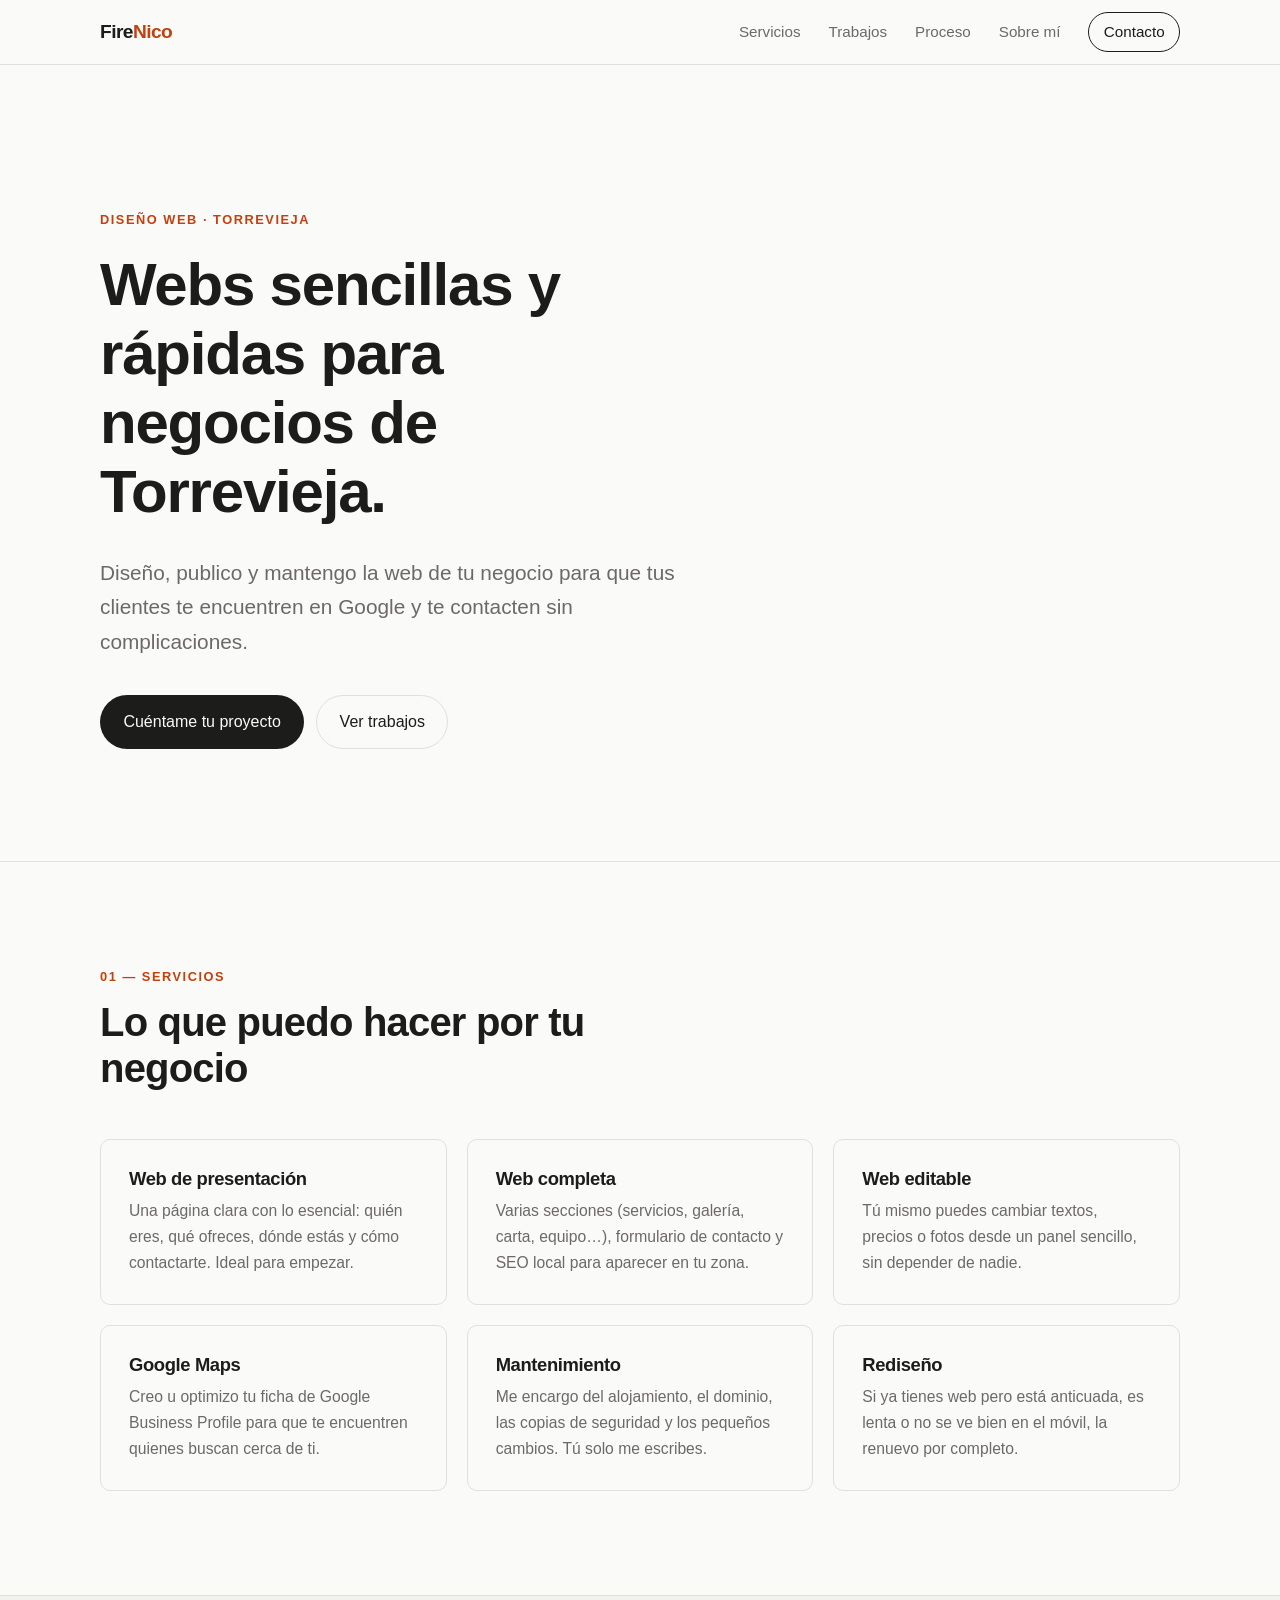
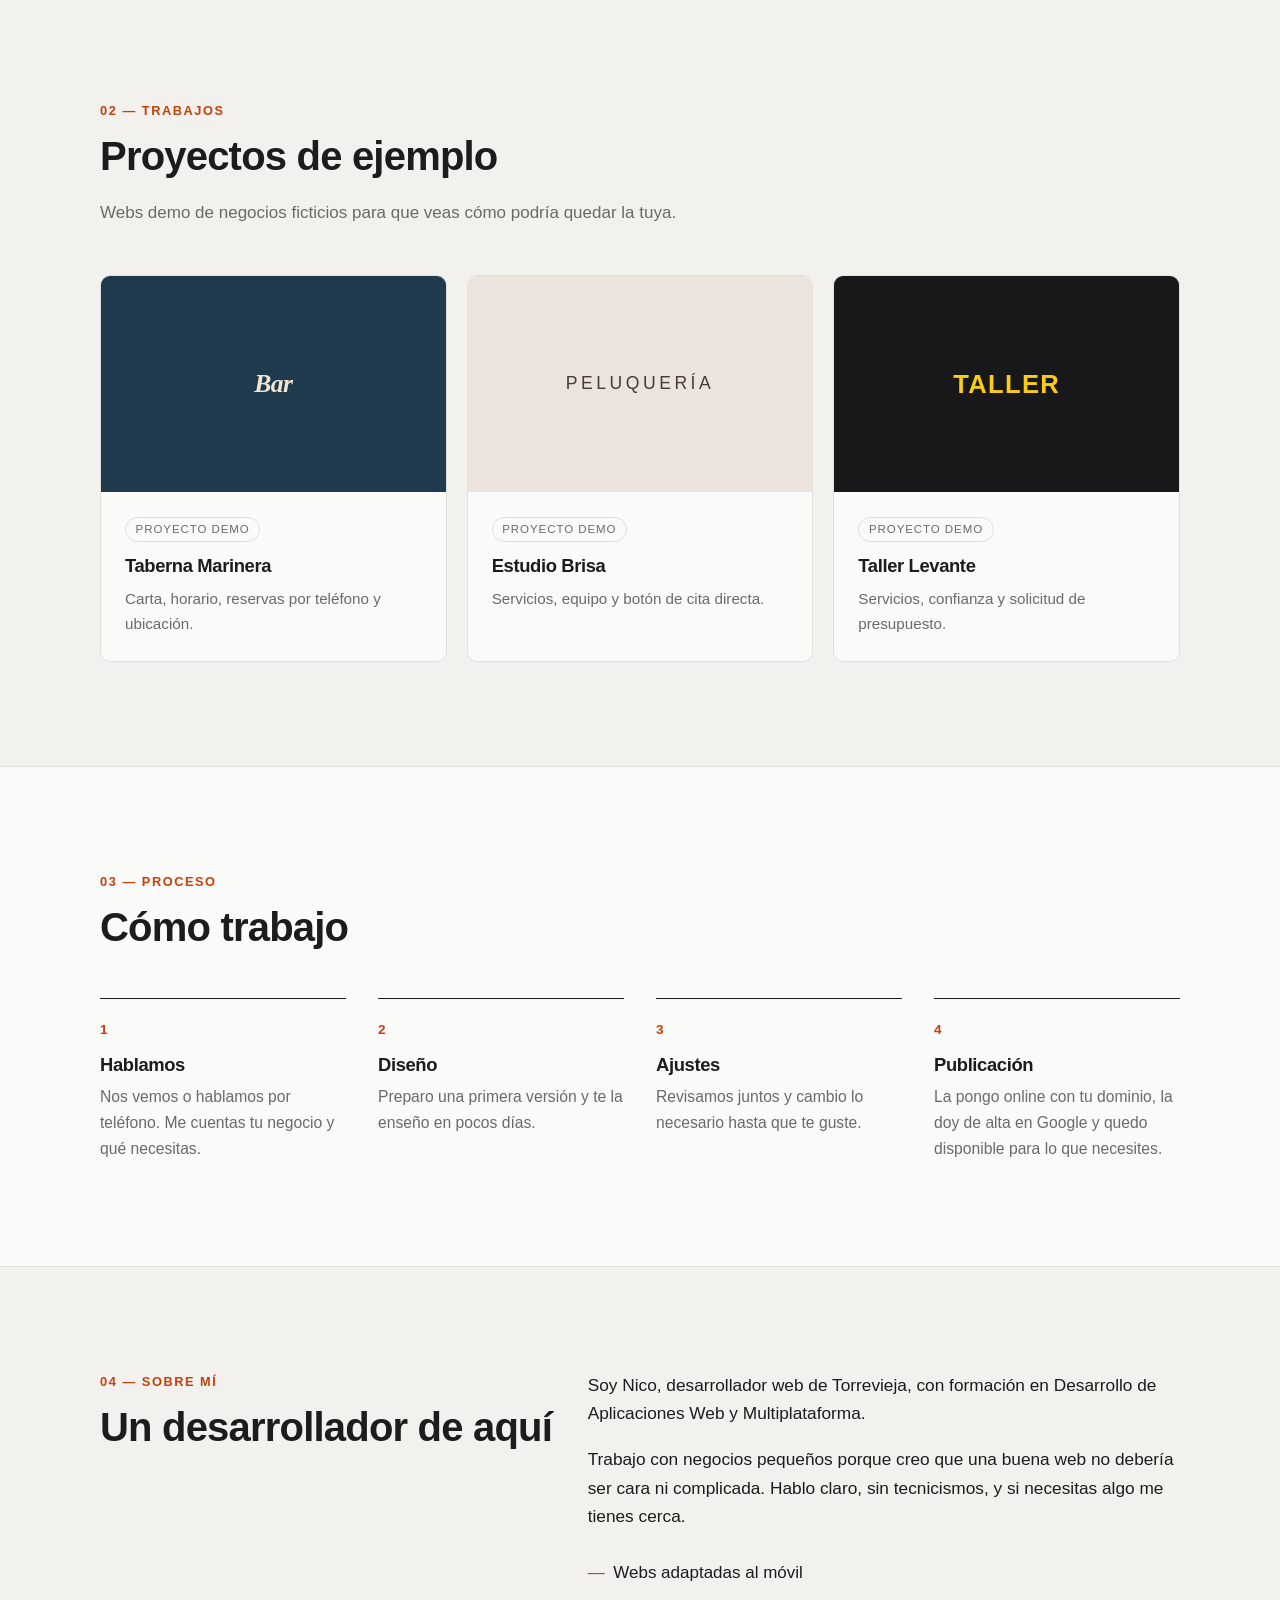
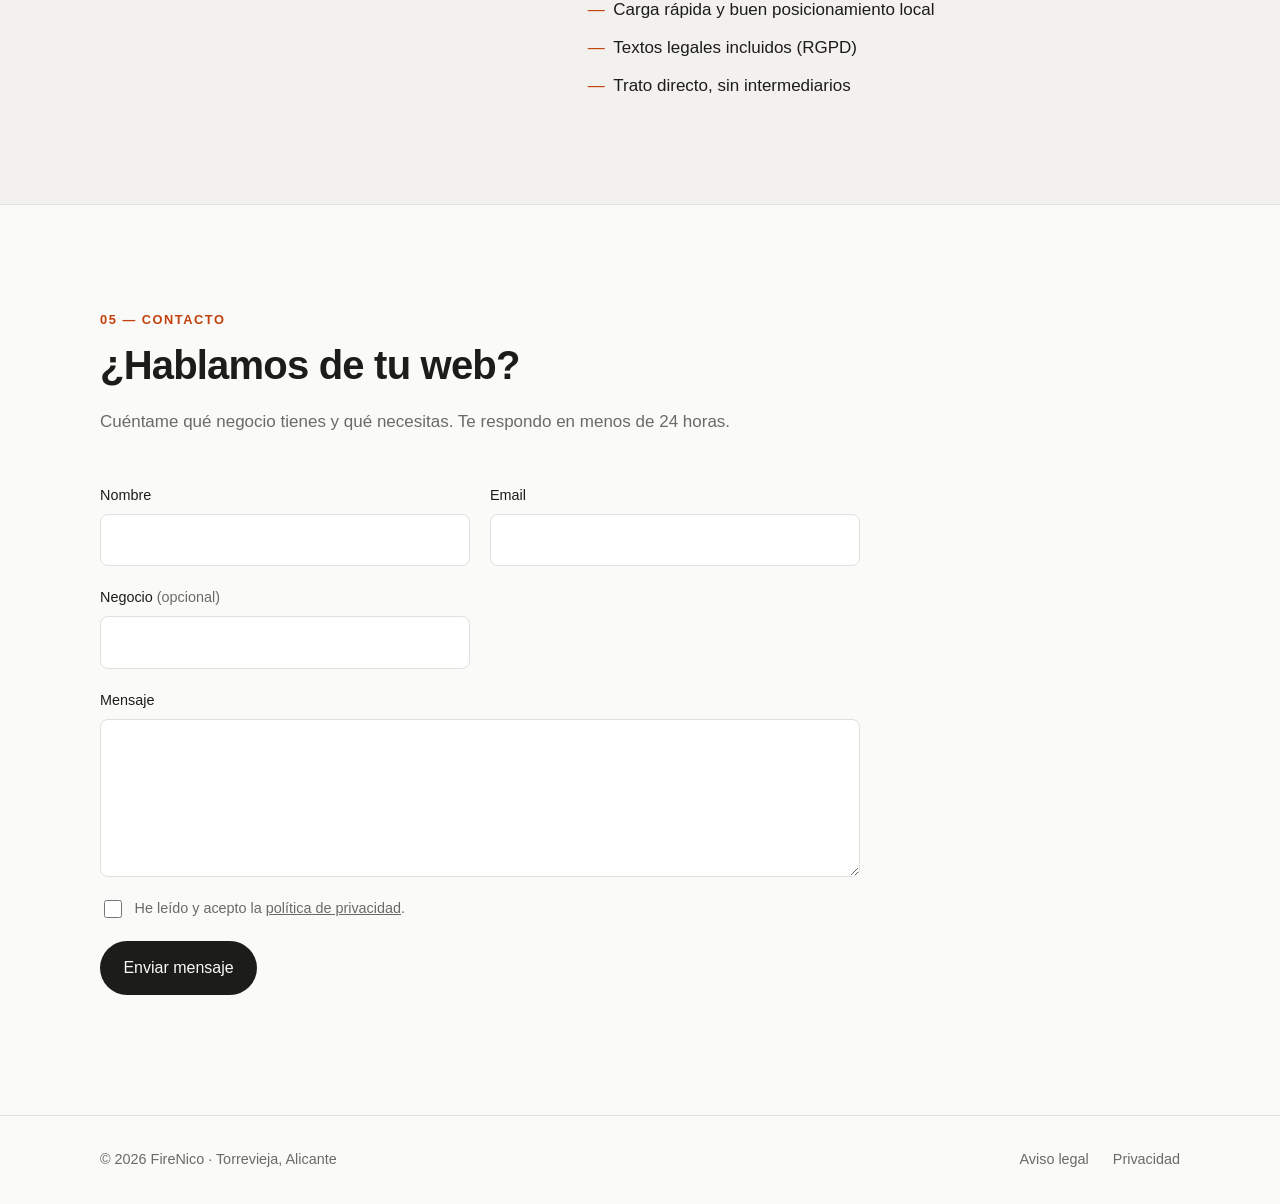
==== index.html @ e8dfed05 "Primera versión del portfolio" ====
<!DOCTYPE html>
<html lang="es">
<head>
  <meta charset="UTF-8">
  <meta name="viewport" content="width=device-width, initial-scale=1">
  <title>FireNico · Diseño web para negocios en Torrevieja</title>
  <meta name="description" content="Webs rápidas, claras y bien posicionadas para comercios y negocios locales de Torrevieja y la Vega Baja. Diseño, publicación y mantenimiento.">
  <!-- TODO: cambia https://firenico.es por tu dominio real cuando lo tengas -->
  <link rel="canonical" href="https://firenico.es/">
  <meta property="og:type" content="website">
  <meta property="og:title" content="FireNico · Diseño web para negocios en Torrevieja">
  <meta property="og:description" content="Webs rápidas y sencillas para negocios locales de Torrevieja.">
  <meta property="og:url" content="https://firenico.es/">
  <meta property="og:locale" content="es_ES">
  <meta name="theme-color" content="#fafaf9">
  <link rel="icon" href="favicon.svg" type="image/svg+xml">
  <link rel="stylesheet" href="css/styles.css">

  <script type="application/ld+json">
  {
    "@context": "https://schema.org",
    "@type": "ProfessionalService",
    "name": "FireNico",
    "description": "Diseño y desarrollo web para negocios locales.",
    "url": "https://firenico.es/",
    "areaServed": ["Torrevieja", "Orihuela Costa", "Guardamar del Segura", "Vega Baja del Segura"],
    "address": {
      "@type": "PostalAddress",
      "addressLocality": "Torrevieja",
      "addressRegion": "Alicante",
      "addressCountry": "ES"
    }
  }
  </script>
</head>
<body>
  <a class="skip-link" href="#main">Saltar al contenido</a>

  <header class="site-header">
    <div class="container header-inner">
      <a href="#" class="logo" aria-label="FireNico, inicio">Fire<span>Nico</span></a>
      <button class="nav-toggle" aria-expanded="false" aria-controls="nav" aria-label="Abrir menú">
        <span></span><span></span>
      </button>
      <nav id="nav" class="nav">
        <a href="#servicios">Servicios</a>
        <a href="#trabajos">Trabajos</a>
        <a href="#proceso">Proceso</a>
        <a href="#sobre-mi">Sobre mí</a>
        <a href="#contacto" class="nav-cta">Contacto</a>
      </nav>
    </div>
  </header>

  <main id="main">
    <!-- PORTADA -->
    <section class="hero">
      <div class="container">
        <p class="eyebrow">Diseño web · Torrevieja</p>
        <h1>Webs sencillas y rápidas para negocios de Torrevieja.</h1>
        <p class="lead">Diseño, publico y mantengo la web de tu negocio para que tus clientes te encuentren en Google y te contacten sin complicaciones.</p>
        <div class="hero-actions">
          <a href="#contacto" class="btn btn-primary">Cuéntame tu proyecto</a>
          <a href="#trabajos" class="btn btn-ghost">Ver trabajos</a>
        </div>
      </div>
    </section>

    <!-- SERVICIOS -->
    <section id="servicios" class="section">
      <div class="container">
        <header class="section-head">
          <p class="eyebrow">01 — Servicios</p>
          <h2>Lo que puedo hacer por tu negocio</h2>
        </header>
        <div class="grid grid-3">
          <article class="card">
            <h3>Web de presentación</h3>
            <p>Una página clara con lo esencial: quién eres, qué ofreces, dónde estás y cómo contactarte. Ideal para empezar.</p>
          </article>
          <article class="card">
            <h3>Web completa</h3>
            <p>Varias secciones (servicios, galería, carta, equipo…), formulario de contacto y SEO local para aparecer en tu zona.</p>
          </article>
          <article class="card">
            <h3>Web editable</h3>
            <p>Tú mismo puedes cambiar textos, precios o fotos desde un panel sencillo, sin depender de nadie.</p>
          </article>
          <article class="card">
            <h3>Google Maps</h3>
            <p>Creo u optimizo tu ficha de Google Business Profile para que te encuentren quienes buscan cerca de ti.</p>
          </article>
          <article class="card">
            <h3>Mantenimiento</h3>
            <p>Me encargo del alojamiento, el dominio, las copias de seguridad y los pequeños cambios. Tú solo me escribes.</p>
          </article>
          <article class="card">
            <h3>Rediseño</h3>
            <p>Si ya tienes web pero está anticuada, es lenta o no se ve bien en el móvil, la renuevo por completo.</p>
          </article>
        </div>
      </div>
    </section>

    <!-- TRABAJOS -->
    <section id="trabajos" class="section section-alt">
      <div class="container">
        <header class="section-head">
          <p class="eyebrow">02 — Trabajos</p>
          <h2>Proyectos de ejemplo</h2>
          <p class="section-sub">Webs demo de negocios ficticios para que veas cómo podría quedar la tuya.</p>
        </header>
        <div class="grid grid-3">
          <a class="work" href="demos/bar/">
            <div class="work-thumb thumb-bar" aria-hidden="true"><span>Bar</span></div>
            <div class="work-body">
              <span class="tag">Proyecto demo</span>
              <h3>Taberna Marinera</h3>
              <p>Carta, horario, reservas por teléfono y ubicación.</p>
            </div>
          </a>
          <a class="work" href="demos/peluqueria/">
            <div class="work-thumb thumb-pelu" aria-hidden="true"><span>Peluquería</span></div>
            <div class="work-body">
              <span class="tag">Proyecto demo</span>
              <h3>Estudio Brisa</h3>
              <p>Servicios, equipo y botón de cita directa.</p>
            </div>
          </a>
          <a class="work" href="demos/taller/">
            <div class="work-thumb thumb-taller" aria-hidden="true"><span>Taller</span></div>
            <div class="work-body">
              <span class="tag">Proyecto demo</span>
              <h3>Taller Levante</h3>
              <p>Servicios, confianza y solicitud de presupuesto.</p>
            </div>
          </a>
        </div>
      </div>
    </section>

    <!-- PROCESO -->
    <section id="proceso" class="section">
      <div class="container">
        <header class="section-head">
          <p class="eyebrow">03 — Proceso</p>
          <h2>Cómo trabajo</h2>
        </header>
        <ol class="steps">
          <li>
            <span class="step-num">1</span>
            <h3>Hablamos</h3>
            <p>Nos vemos o hablamos por teléfono. Me cuentas tu negocio y qué necesitas.</p>
          </li>
          <li>
            <span class="step-num">2</span>
            <h3>Diseño</h3>
            <p>Preparo una primera versión y te la enseño en pocos días.</p>
          </li>
          <li>
            <span class="step-num">3</span>
            <h3>Ajustes</h3>
            <p>Revisamos juntos y cambio lo necesario hasta que te guste.</p>
          </li>
          <li>
            <span class="step-num">4</span>
            <h3>Publicación</h3>
            <p>La pongo online con tu dominio, la doy de alta en Google y quedo disponible para lo que necesites.</p>
          </li>
        </ol>
      </div>
    </section>

    <!-- SOBRE MÍ -->
    <section id="sobre-mi" class="section section-alt">
      <div class="container about">
        <header class="section-head">
          <p class="eyebrow">04 — Sobre mí</p>
          <h2>Un desarrollador de aquí</h2>
        </header>
        <div class="about-text">
          <p>Soy Nico, desarrollador web de Torrevieja, con formación en Desarrollo de Aplicaciones Web y Multiplataforma.</p>
          <p>Trabajo con negocios pequeños porque creo que una buena web no debería ser cara ni complicada. Hablo claro, sin tecnicismos, y si necesitas algo me tienes cerca.</p>
          <ul class="checks">
            <li>Webs adaptadas al móvil</li>
            <li>Carga rápida y buen posicionamiento local</li>
            <li>Textos legales incluidos (RGPD)</li>
            <li>Trato directo, sin intermediarios</li>
          </ul>
        </div>
      </div>
    </section>

    <!-- CONTACTO -->
    <section id="contacto" class="section">
      <div class="container contact">
        <header class="section-head">
          <p class="eyebrow">05 — Contacto</p>
          <h2>¿Hablamos de tu web?</h2>
          <p class="section-sub">Cuéntame qué negocio tienes y qué necesitas. Te respondo en menos de 24 horas.</p>
        </header>

        <!--
          TODO: crea una clave gratuita en https://web3forms.com con tu email
          y sustituye TU_ACCESS_KEY. Los mensajes te llegarán al correo.
        -->
        <form class="form" id="contact-form" action="https://api.web3forms.com/submit" method="POST">
          <input type="hidden" name="access_key" value="TU_ACCESS_KEY">
          <input type="hidden" name="subject" value="Nuevo mensaje desde firenico.es">
          <input type="checkbox" name="botcheck" class="hp" tabindex="-1" autocomplete="off" aria-hidden="true">

          <div class="field">
            <label for="nombre">Nombre</label>
            <input id="nombre" name="nombre" type="text" autocomplete="name" required>
          </div>
          <div class="field">
            <label for="email">Email</label>
            <input id="email" name="email" type="email" autocomplete="email" required>
          </div>
          <div class="field">
            <label for="negocio">Negocio <span class="opt">(opcional)</span></label>
            <input id="negocio" name="negocio" type="text">
          </div>
          <div class="field field-full">
            <label for="mensaje">Mensaje</label>
            <textarea id="mensaje" name="mensaje" rows="5" required></textarea>
          </div>
          <div class="field field-full check">
            <input id="privacidad" name="privacidad" type="checkbox" required>
            <label for="privacidad">He leído y acepto la <a href="privacidad.html">política de privacidad</a>.</label>
          </div>
          <div class="field-full">
            <button type="submit" class="btn btn-primary">Enviar mensaje</button>
            <p class="form-status" role="status" aria-live="polite"></p>
          </div>
        </form>
      </div>
    </section>
  </main>

  <footer class="site-footer">
    <div class="container footer-inner">
      <p>© <span id="year">2026</span> FireNico · Torrevieja, Alicante</p>
      <nav aria-label="Legal">
        <a href="aviso-legal.html">Aviso legal</a>
        <a href="privacidad.html">Privacidad</a>
      </nav>
    </div>
  </footer>

  <script src="js/main.js" defer></script>
  <!--
    TODO: cuando publiques en Cloudflare Pages, activa Web Analytics
    (Cloudflare > Analytics > Web Analytics). No usa cookies, así que
    no necesitas banner de cookies.
  -->
</body>
</html>
---- css/styles.css ----
/* ==========================================================================
   FireNico — estilos base
   Minimalista y sobrio. Sin fuentes externas (mejor rendimiento y RGPD).
   ========================================================================== */

:root {
  --bg: #fafaf9;
  --bg-alt: #f2f1ee;
  --text: #1c1c1a;
  --muted: #6b6a66;
  --line: #e2e0db;
  --accent: #c2410c;          /* toque "fire", usado con moderación */
  --accent-dark: #9a3412;
  --radius: 10px;
  --max: 1080px;
  --font: ui-sans-serif, -apple-system, "Segoe UI", Roboto, "Helvetica Neue", Arial, sans-serif;
}

*, *::before, *::after { box-sizing: border-box; }

html { scroll-behavior: smooth; scroll-padding-top: 72px; }

@media (prefers-reduced-motion: reduce) {
  html { scroll-behavior: auto; }
  * { transition: none !important; }
}

body {
  margin: 0;
  font-family: var(--font);
  font-size: 1.0625rem;
  line-height: 1.65;
  color: var(--text);
  background: var(--bg);
  -webkit-font-smoothing: antialiased;
}

img { max-width: 100%; display: block; }
a { color: inherit; }

h1, h2, h3 { line-height: 1.15; letter-spacing: -0.02em; margin: 0 0 .5em; font-weight: 600; }
h1 { font-size: clamp(2.25rem, 5.5vw, 3.75rem); max-width: 18ch; }
h2 { font-size: clamp(1.75rem, 3.5vw, 2.5rem); }
h3 { font-size: 1.15rem; }
p  { margin: 0 0 1em; }

.container { width: min(100% - 2.5rem, var(--max)); margin-inline: auto; }

.skip-link {
  position: absolute; left: -9999px; top: 0;
  background: var(--text); color: var(--bg); padding: .5rem 1rem; z-index: 100;
}
.skip-link:focus { left: 1rem; top: 1rem; }

:focus-visible { outline: 2px solid var(--accent); outline-offset: 3px; }

/* ---------- Cabecera ---------- */
.site-header {
  position: sticky; top: 0; z-index: 50;
  background: color-mix(in srgb, var(--bg) 88%, transparent);
  backdrop-filter: blur(8px);
  border-bottom: 1px solid var(--line);
}
.header-inner { display: flex; align-items: center; justify-content: space-between; height: 64px; }

.logo { font-weight: 700; font-size: 1.2rem; text-decoration: none; letter-spacing: -0.03em; }
.logo span { color: var(--accent); }

.nav { display: flex; gap: 1.75rem; align-items: center; }
.nav a { text-decoration: none; font-size: .95rem; color: var(--muted); transition: color .2s; }
.nav a:hover { color: var(--text); }
.nav .nav-cta { color: var(--text); border: 1px solid var(--text); padding: .4rem .9rem; border-radius: 999px; }
.nav .nav-cta:hover { background: var(--text); color: var(--bg); }

.nav-toggle { display: none; background: none; border: 0; padding: .5rem; cursor: pointer; }
.nav-toggle span { display: block; width: 22px; height: 2px; background: var(--text); margin: 5px 0; transition: transform .2s; }

@media (max-width: 760px) {
  .nav-toggle { display: block; }
  .nav {
    position: absolute; top: 64px; left: 0; right: 0;
    flex-direction: column; align-items: stretch; gap: 0;
    background: var(--bg); border-bottom: 1px solid var(--line);
    padding: .5rem 1.25rem 1.25rem;
    display: none;
  }
  .nav.open { display: flex; }
  .nav a { padding: .8rem 0; border-bottom: 1px solid var(--line); font-size: 1rem; }
  .nav .nav-cta { margin-top: 1rem; text-align: center; border-bottom: 1px solid var(--text); }
  .nav-toggle[aria-expanded="true"] span:first-child { transform: translateY(3.5px) rotate(45deg); }
  .nav-toggle[aria-expanded="true"] span:last-child  { transform: translateY(-3.5px) rotate(-45deg); }
}

/* ---------- Botones ---------- */
.btn {
  display: inline-block; text-decoration: none; font: inherit; font-size: 1rem; font-weight: 500;
  padding: .8rem 1.4rem; border-radius: 999px; border: 1px solid transparent; cursor: pointer;
  transition: background .2s, color .2s, border-color .2s;
}
.btn-primary { background: var(--text); color: var(--bg); }
.btn-primary:hover { background: var(--accent); }
.btn-ghost { border-color: var(--line); }
.btn-ghost:hover { border-color: var(--text); }

/* ---------- Portada ---------- */
.hero { padding: clamp(5rem, 14vw, 9rem) 0 clamp(4rem, 10vw, 7rem); }
.eyebrow {
  font-size: .8rem; text-transform: uppercase; letter-spacing: .12em;
  color: var(--accent); font-weight: 600; margin-bottom: 1.25rem;
}
.lead { font-size: clamp(1.1rem, 2vw, 1.3rem); color: var(--muted); max-width: 52ch; margin-bottom: 2.25rem; }
.hero-actions { display: flex; gap: .75rem; flex-wrap: wrap; }

/* ---------- Secciones ---------- */
.section { padding: clamp(4rem, 9vw, 6.5rem) 0; border-top: 1px solid var(--line); }
.section-alt { background: var(--bg-alt); }
.section-head { margin-bottom: 3rem; max-width: 640px; }
.section-head .eyebrow { margin-bottom: .75rem; }
.section-sub { color: var(--muted); }

.grid { display: grid; gap: 1.25rem; }
.grid-3 { grid-template-columns: repeat(auto-fit, minmax(260px, 1fr)); }

.card { padding: 1.75rem; border: 1px solid var(--line); border-radius: var(--radius); background: var(--bg); }
.card p { color: var(--muted); margin: 0; font-size: .98rem; }

/* ---------- Trabajos ---------- */
.work {
  text-decoration: none; border: 1px solid var(--line); border-radius: var(--radius);
  overflow: hidden; background: var(--bg); display: flex; flex-direction: column;
  transition: transform .25s, border-color .25s;
}
.work:hover { transform: translateY(-3px); border-color: var(--text); }
.work-thumb {
  aspect-ratio: 16 / 10; display: grid; place-items: center;
  font-size: 1.6rem; font-weight: 600; letter-spacing: -0.02em;
}
.thumb-bar    { background: #1f3a4d; color: #f1e6d2; font-family: Georgia, serif; font-style: italic; }
.thumb-pelu   { background: #ece4dc; color: #4a3b33; font-weight: 300; letter-spacing: .2em; text-transform: uppercase; font-size: 1.1rem; }
.thumb-taller { background: #18181b; color: #facc15; text-transform: uppercase; letter-spacing: .05em; font-weight: 800; }
.work-body { padding: 1.4rem 1.5rem 1.6rem; }
.work-body p { color: var(--muted); margin: 0; font-size: .95rem; }
.tag {
  display: inline-block; font-size: .72rem; text-transform: uppercase; letter-spacing: .08em;
  color: var(--muted); border: 1px solid var(--line); border-radius: 999px;
  padding: .15rem .6rem; margin-bottom: .8rem;
}

/* ---------- Proceso ---------- */
.steps {
  list-style: none; padding: 0; margin: 0;
  display: grid; gap: 2rem; grid-template-columns: repeat(auto-fit, minmax(210px, 1fr));
}
.steps li { border-top: 1px solid var(--text); padding-top: 1.25rem; }
.steps p { color: var(--muted); font-size: .98rem; margin: 0; }
.step-num { display: block; font-size: .85rem; color: var(--accent); font-weight: 600; margin-bottom: .75rem; }

/* ---------- Sobre mí ---------- */
.about { display: grid; gap: 2rem; grid-template-columns: 1fr; }
@media (min-width: 860px) { .about { grid-template-columns: 1fr 1.3fr; align-items: start; } }
.about-text p { font-size: 1.08rem; }
.checks { list-style: none; padding: 0; margin: 1.75rem 0 0; display: grid; gap: .6rem; }
.checks li { padding-left: 1.6rem; position: relative; }
.checks li::before { content: "—"; position: absolute; left: 0; color: var(--accent); }

/* ---------- Formulario ---------- */
.form { display: grid; gap: 1.25rem; grid-template-columns: 1fr 1fr; max-width: 760px; }
.field { display: flex; flex-direction: column; gap: .4rem; }
.field-full { grid-column: 1 / -1; }
@media (max-width: 600px) { .form { grid-template-columns: 1fr; } }
label { font-size: .9rem; font-weight: 500; }
.opt { color: var(--muted); font-weight: 400; }
input, textarea {
  font: inherit; font-size: 1rem; color: var(--text);
  padding: .75rem .9rem; border: 1px solid var(--line); border-radius: 8px; background: #fff;
  transition: border-color .2s;
}
input:focus, textarea:focus { outline: none; border-color: var(--text); }
textarea { resize: vertical; }
.check { flex-direction: row; align-items: flex-start; gap: .6rem; }
.check input { width: 18px; height: 18px; margin-top: .2rem; accent-color: var(--text); }
.check label { font-weight: 400; color: var(--muted); }
.hp { display: none; }
.form-status { margin: 1rem 0 0; font-size: .95rem; }
.form-status.ok { color: #15803d; }
.form-status.err { color: #b91c1c; }

/* ---------- Pie ---------- */
.site-footer { border-top: 1px solid var(--line); padding: 2rem 0; font-size: .9rem; color: var(--muted); }
.footer-inner { display: flex; justify-content: space-between; flex-wrap: wrap; gap: 1rem; }
.footer-inner p { margin: 0; }
.footer-inner nav { display: flex; gap: 1.5rem; }
.footer-inner a { text-decoration: none; }
.footer-inner a:hover { color: var(--text); }

/* ---------- Páginas legales ---------- */
.legal { padding: 4rem 0 5rem; max-width: 720px; }
.legal h1 { font-size: clamp(2rem, 4vw, 2.75rem); margin-bottom: 2rem; }
.legal h2 { font-size: 1.25rem; margin-top: 2.5rem; }
.legal p, .legal li { color: #3f3e3a; }
.legal .note {
  background: #fff7ed; border: 1px solid #fed7aa; border-radius: 8px;
  padding: 1rem 1.25rem; font-size: .92rem; color: #7c2d12;
}

.back-link { text-decoration: none; font-size: .95rem; color: var(--muted); }
.back-link:hover { color: var(--text); }
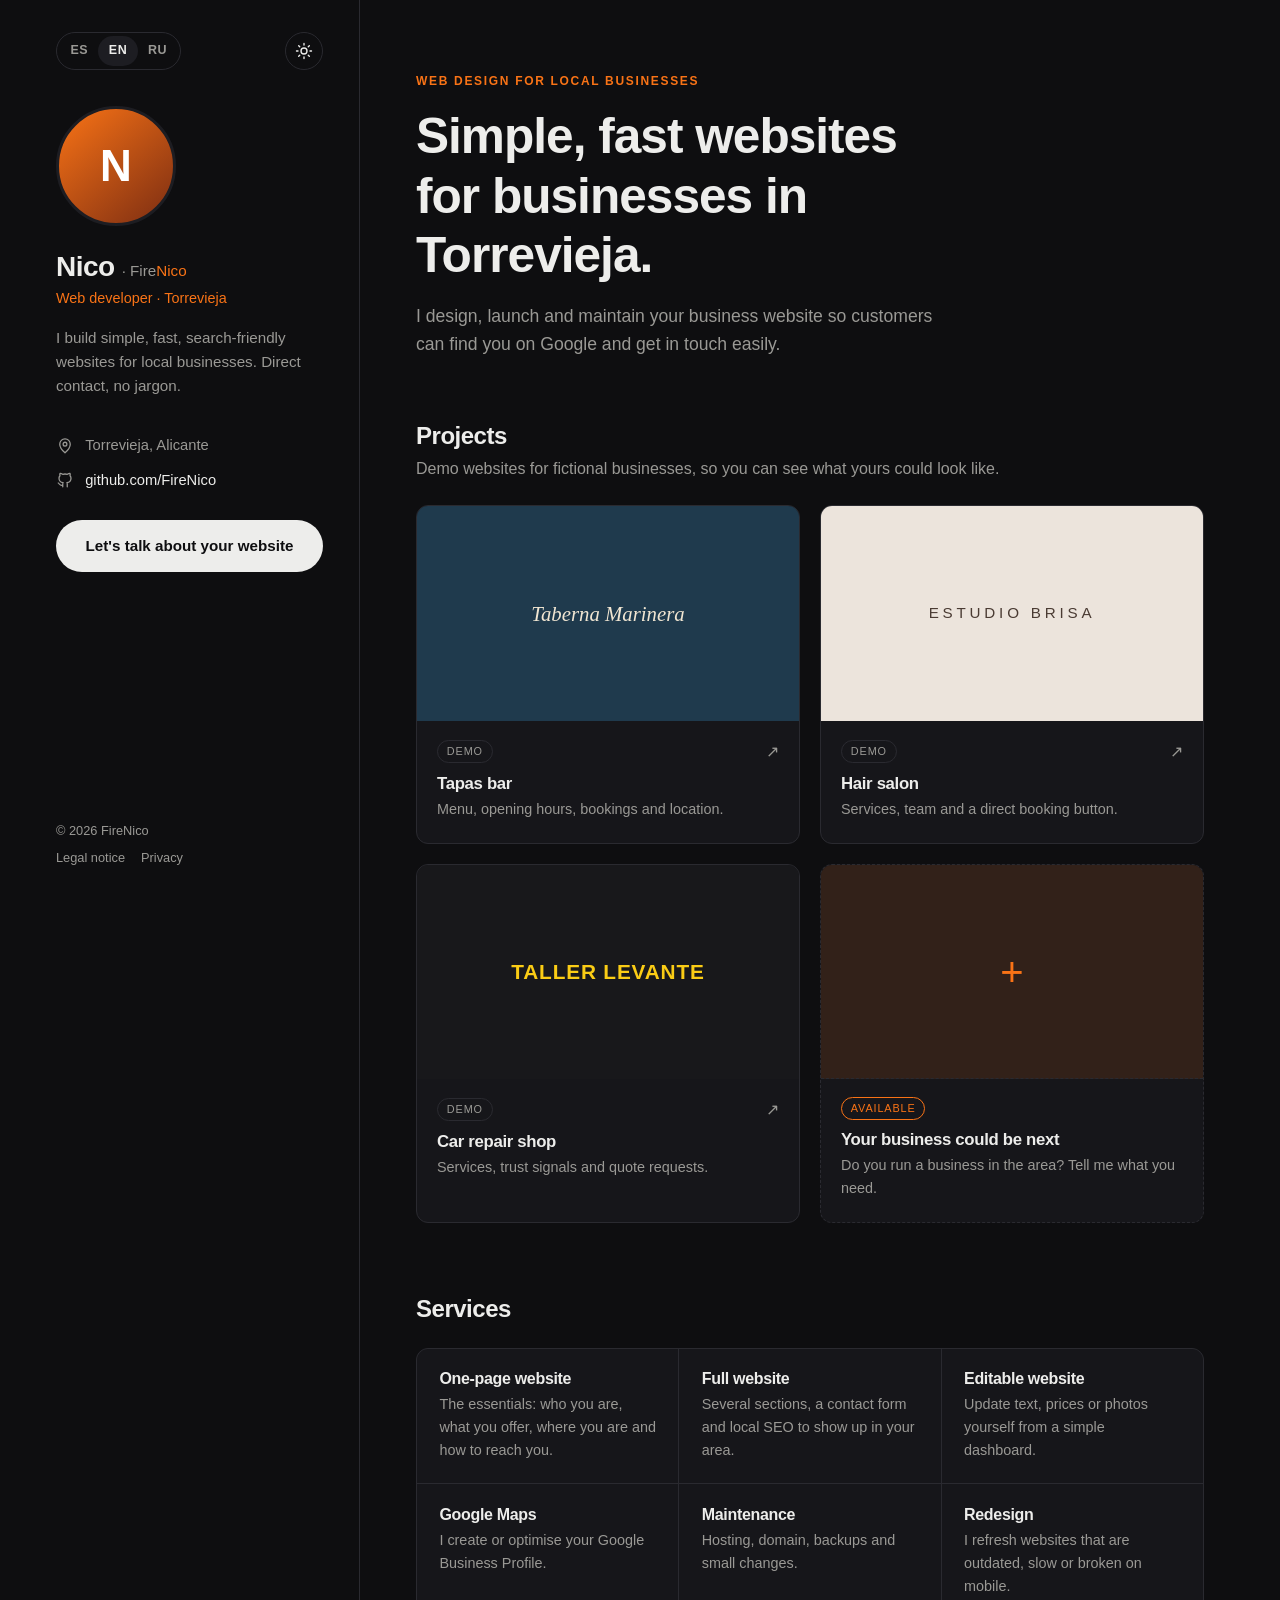
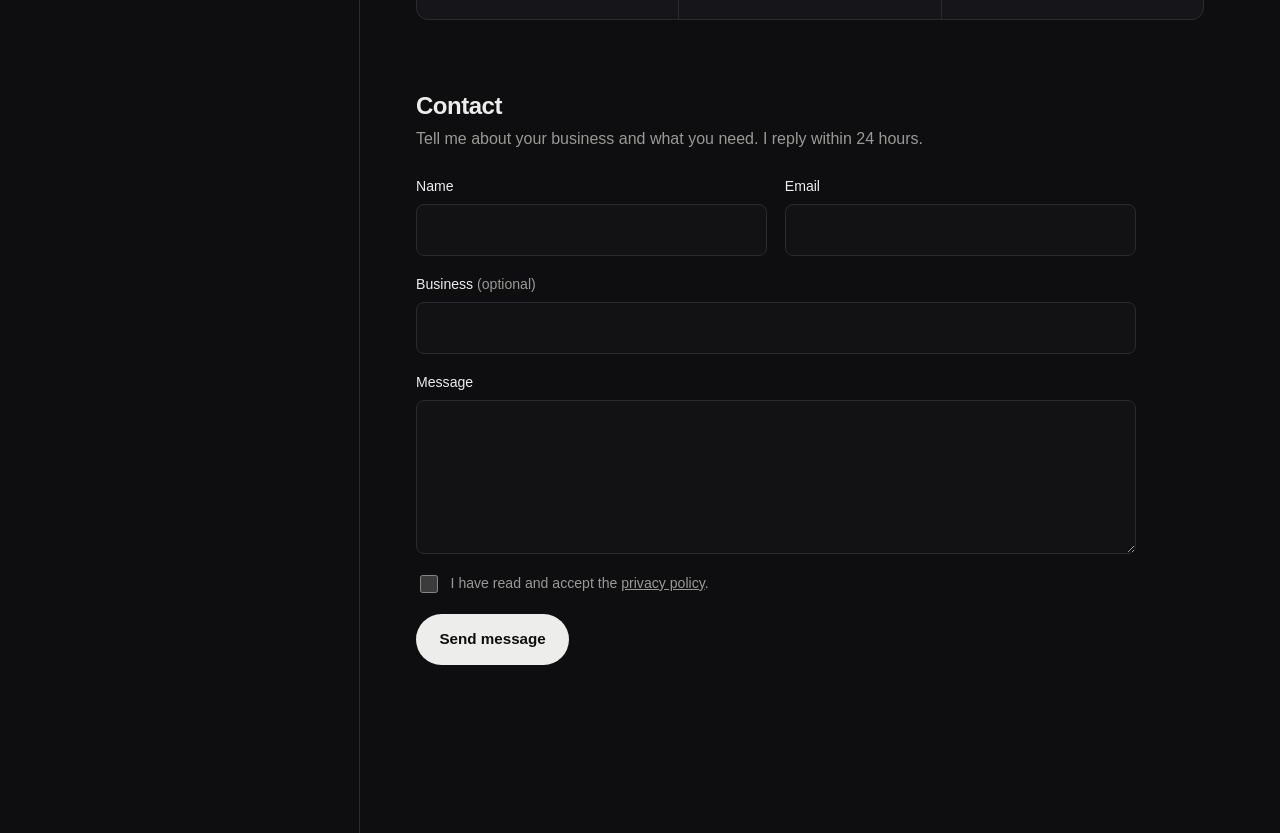
==== commit 7fbf7c7f: "Rediseño: layout a dos columnas, tema oscuro con selector y textos en ES/EN/RU - Columna izquierda f" ====
--- a/index.html
+++ b/index.html
@@ -1,19 +1,26 @@
 <!DOCTYPE html>
-<html lang="es">
+<html lang="es" data-theme="dark">
 <head>
   <meta charset="UTF-8">
   <meta name="viewport" content="width=device-width, initial-scale=1">
   <title>FireNico · Diseño web para negocios en Torrevieja</title>
-  <meta name="description" content="Webs rápidas, claras y bien posicionadas para comercios y negocios locales de Torrevieja y la Vega Baja. Diseño, publicación y mantenimiento.">
-  <!-- TODO: cambia https://firenico.es por tu dominio real cuando lo tengas -->
-  <link rel="canonical" href="https://firenico.es/">
+  <meta name="description" content="Webs rápidas, claras y bien posicionadas para comercios y negocios locales de Torrevieja y la Vega Baja.">
+  <!-- TODO: cambia la URL por tu dominio propio cuando lo tengas -->
+  <link rel="canonical" href="https://firenico-portfolio.netlify.app/">
   <meta property="og:type" content="website">
   <meta property="og:title" content="FireNico · Diseño web para negocios en Torrevieja">
   <meta property="og:description" content="Webs rápidas y sencillas para negocios locales de Torrevieja.">
-  <meta property="og:url" content="https://firenico.es/">
+  <meta property="og:url" content="https://firenico-portfolio.netlify.app/">
   <meta property="og:locale" content="es_ES">
-  <meta name="theme-color" content="#fafaf9">
   <link rel="icon" href="favicon.svg" type="image/svg+xml">
+
+  <!-- Aplica el tema guardado antes de pintar la página (evita parpadeo) -->
+  <script>
+    try {
+      const t = localStorage.getItem('theme');
+      if (t === 'light' || t === 'dark') document.documentElement.dataset.theme = t;
+    } catch (e) {}
+  </script>
   <link rel="stylesheet" href="css/styles.css">
 
   <script type="application/ld+json">
@@ -22,237 +29,185 @@
     "@type": "ProfessionalService",
     "name": "FireNico",
     "description": "Diseño y desarrollo web para negocios locales.",
-    "url": "https://firenico.es/",
+    "url": "https://firenico-portfolio.netlify.app/",
     "areaServed": ["Torrevieja", "Orihuela Costa", "Guardamar del Segura", "Vega Baja del Segura"],
-    "address": {
-      "@type": "PostalAddress",
-      "addressLocality": "Torrevieja",
-      "addressRegion": "Alicante",
-      "addressCountry": "ES"
-    }
+    "address": { "@type": "PostalAddress", "addressLocality": "Torrevieja", "addressRegion": "Alicante", "addressCountry": "ES" },
+    "sameAs": ["https://github.com/FireNico"]
   }
   </script>
 </head>
 <body>
-  <a class="skip-link" href="#main">Saltar al contenido</a>
-
-  <header class="site-header">
-    <div class="container header-inner">
-      <a href="#" class="logo" aria-label="FireNico, inicio">Fire<span>Nico</span></a>
-      <button class="nav-toggle" aria-expanded="false" aria-controls="nav" aria-label="Abrir menú">
-        <span></span><span></span>
-      </button>
-      <nav id="nav" class="nav">
-        <a href="#servicios">Servicios</a>
-        <a href="#trabajos">Trabajos</a>
-        <a href="#proceso">Proceso</a>
-        <a href="#sobre-mi">Sobre mí</a>
-        <a href="#contacto" class="nav-cta">Contacto</a>
-      </nav>
-    </div>
-  </header>
-
-  <main id="main">
-    <!-- PORTADA -->
-    <section class="hero">
-      <div class="container">
-        <p class="eyebrow">Diseño web · Torrevieja</p>
-        <h1>Webs sencillas y rápidas para negocios de Torrevieja.</h1>
-        <p class="lead">Diseño, publico y mantengo la web de tu negocio para que tus clientes te encuentren en Google y te contacten sin complicaciones.</p>
-        <div class="hero-actions">
-          <a href="#contacto" class="btn btn-primary">Cuéntame tu proyecto</a>
-          <a href="#trabajos" class="btn btn-ghost">Ver trabajos</a>
+  <a class="skip-link" href="#main" data-i18n="skip">Saltar al contenido</a>
+
+  <div class="layout">
+    <!-- ============ COLUMNA IZQUIERDA ============ -->
+    <aside class="sidebar">
+      <div class="sidebar-inner">
+        <div class="toolbar">
+          <div class="lang" role="group" aria-label="Idioma" data-i18n-attr="aria-label:langLabel">
+            <button type="button" data-lang="es" aria-pressed="true">ES</button>
+            <button type="button" data-lang="en" aria-pressed="false">EN</button>
+            <button type="button" data-lang="ru" aria-pressed="false">RU</button>
+          </div>
+          <button type="button" class="theme-toggle" aria-label="Cambiar tema" data-i18n-attr="aria-label:themeLabel">
+            <svg class="icon-sun" viewBox="0 0 24 24" aria-hidden="true"><circle cx="12" cy="12" r="4"/><path d="M12 2v2M12 20v2M4.9 4.9l1.4 1.4M17.7 17.7l1.4 1.4M2 12h2M20 12h2M4.9 19.1l1.4-1.4M17.7 6.3l1.4-1.4"/></svg>
+            <svg class="icon-moon" viewBox="0 0 24 24" aria-hidden="true"><path d="M21 12.8A9 9 0 1 1 11.2 3a7 7 0 0 0 9.8 9.8z"/></svg>
+          </button>
         </div>
+
+        <!--
+          TODO: tu foto. Guarda una imagen cuadrada (mín. 400x400) como img/foto.jpg
+          y sustituye el <div class="avatar"> por:
+          <img class="avatar" src="img/foto.jpg" alt="Foto de Nico" width="120" height="120">
+        -->
+        <div class="avatar" role="img" aria-label="Nico">N</div>
+
+        <h1 class="name">Nico <span class="brand">· Fire<span>Nico</span></span></h1>
+        <p class="role" data-i18n="role">Desarrollador web · Torrevieja</p>
+        <p class="bio" data-i18n="bio">Creo webs sencillas, rápidas y bien posicionadas para negocios locales. Trato directo y sin tecnicismos.</p>
+
+        <ul class="contact-list">
+          <!-- TODO: descomenta y rellena cuando quieras mostrar tu contacto
+          <li>
+            <svg viewBox="0 0 24 24" aria-hidden="true"><rect x="3" y="5" width="18" height="14" rx="2"/><path d="m3 7 9 6 9-6"/></svg>
+            <a href="mailto:tu@email.com">tu@email.com</a>
+          </li>
+          <li>
+            <svg viewBox="0 0 24 24" aria-hidden="true"><path d="M21 11.5a8.4 8.4 0 0 1-12.6 7.3L3 20.5l1.8-5.2A8.4 8.4 0 1 1 21 11.5z"/></svg>
+            <a href="https://wa.me/34600000000" target="_blank" rel="noopener">WhatsApp</a>
+          </li>
+          -->
+          <li>
+            <svg viewBox="0 0 24 24" aria-hidden="true"><path d="M12 21s-7-6.2-7-11.5a7 7 0 0 1 14 0C19 14.8 12 21 12 21z"/><circle cx="12" cy="9.5" r="2.5"/></svg>
+            <span>Torrevieja, Alicante</span>
+          </li>
+          <li>
+            <svg viewBox="0 0 24 24" aria-hidden="true"><path d="M9 19c-4.3 1.4-4.3-2.5-6-3m12 5v-3.5c0-1 .1-1.4-.5-2 2.8-.3 5.5-1.4 5.5-6a4.6 4.6 0 0 0-1.3-3.2 4.2 4.2 0 0 0-.1-3.2s-1.1-.3-3.5 1.3a12.3 12.3 0 0 0-6.2 0C6.5 2.8 5.4 3.1 5.4 3.1a4.2 4.2 0 0 0-.1 3.2A4.6 4.6 0 0 0 4 9.5c0 4.6 2.7 5.7 5.5 6-.6.6-.6 1.2-.5 2V21"/></svg>
+            <a href="https://github.com/FireNico" target="_blank" rel="noopener">github.com/FireNico</a>
+          </li>
+        </ul>
+
+        <a href="#contacto" class="btn btn-primary btn-block" data-i18n="ctaTalk">Hablemos de tu web</a>
+
+        <footer class="sidebar-footer">
+          <p>© <span id="year">2026</span> FireNico</p>
+          <nav aria-label="Legal">
+            <a href="aviso-legal.html" data-i18n="legal">Aviso legal</a>
+            <a href="privacidad.html" data-i18n="privacy">Privacidad</a>
+          </nav>
+        </footer>
       </div>
-    </section>
-
-    <!-- SERVICIOS -->
-    <section id="servicios" class="section">
-      <div class="container">
-        <header class="section-head">
-          <p class="eyebrow">01 — Servicios</p>
-          <h2>Lo que puedo hacer por tu negocio</h2>
+    </aside>
+
+    <!-- ============ COLUMNA DERECHA ============ -->
+    <main id="main" class="content">
+      <section class="intro">
+        <p class="eyebrow" data-i18n="introEyebrow">Diseño web para negocios locales</p>
+        <h2 class="intro-title" data-i18n="introTitle">Webs sencillas y rápidas para negocios de Torrevieja.</h2>
+        <p class="lead" data-i18n="introLead">Diseño, publico y mantengo la web de tu negocio para que tus clientes te encuentren en Google y te contacten sin complicaciones.</p>
+      </section>
+
+      <section id="proyectos" class="block">
+        <header class="block-head">
+          <h2 data-i18n="projectsTitle">Proyectos</h2>
+          <p data-i18n="projectsSub">Webs demo de negocios ficticios para que veas cómo podría quedar la tuya.</p>
         </header>
-        <div class="grid grid-3">
-          <article class="card">
-            <h3>Web de presentación</h3>
-            <p>Una página clara con lo esencial: quién eres, qué ofreces, dónde estás y cómo contactarte. Ideal para empezar.</p>
-          </article>
-          <article class="card">
-            <h3>Web completa</h3>
-            <p>Varias secciones (servicios, galería, carta, equipo…), formulario de contacto y SEO local para aparecer en tu zona.</p>
-          </article>
-          <article class="card">
-            <h3>Web editable</h3>
-            <p>Tú mismo puedes cambiar textos, precios o fotos desde un panel sencillo, sin depender de nadie.</p>
-          </article>
-          <article class="card">
-            <h3>Google Maps</h3>
-            <p>Creo u optimizo tu ficha de Google Business Profile para que te encuentren quienes buscan cerca de ti.</p>
-          </article>
-          <article class="card">
-            <h3>Mantenimiento</h3>
-            <p>Me encargo del alojamiento, el dominio, las copias de seguridad y los pequeños cambios. Tú solo me escribes.</p>
-          </article>
-          <article class="card">
-            <h3>Rediseño</h3>
-            <p>Si ya tienes web pero está anticuada, es lenta o no se ve bien en el móvil, la renuevo por completo.</p>
-          </article>
+
+        <div class="cards">
+          <a class="card-project" href="demos/bar/">
+            <div class="thumb thumb-bar" aria-hidden="true"><span>Taberna Marinera</span></div>
+            <div class="card-body">
+              <div class="card-meta"><span class="tag" data-i18n="demo">Demo</span><span class="arrow" aria-hidden="true">↗</span></div>
+              <h3 data-i18n="barTitle">Bar de tapas</h3>
+              <p data-i18n="barDesc">Carta, horario, reservas y ubicación.</p>
+            </div>
+          </a>
+
+          <a class="card-project" href="demos/peluqueria/">
+            <div class="thumb thumb-pelu" aria-hidden="true"><span>Estudio Brisa</span></div>
+            <div class="card-body">
+              <div class="card-meta"><span class="tag" data-i18n="demo">Demo</span><span class="arrow" aria-hidden="true">↗</span></div>
+              <h3 data-i18n="peluTitle">Peluquería</h3>
+              <p data-i18n="peluDesc">Servicios, equipo y botón de cita directa.</p>
+            </div>
+          </a>
+
+          <a class="card-project" href="demos/taller/">
+            <div class="thumb thumb-taller" aria-hidden="true"><span>Taller Levante</span></div>
+            <div class="card-body">
+              <div class="card-meta"><span class="tag" data-i18n="demo">Demo</span><span class="arrow" aria-hidden="true">↗</span></div>
+              <h3 data-i18n="tallerTitle">Taller mecánico</h3>
+              <p data-i18n="tallerDesc">Servicios, confianza y solicitud de presupuesto.</p>
+            </div>
+          </a>
+
+          <a class="card-project card-next" href="#contacto">
+            <div class="thumb thumb-next" aria-hidden="true"><span>+</span></div>
+            <div class="card-body">
+              <div class="card-meta"><span class="tag tag-accent" data-i18n="nextTag">Disponible</span></div>
+              <h3 data-i18n="nextTitle">Tu negocio, el siguiente</h3>
+              <p data-i18n="nextDesc">¿Tienes un comercio en la zona? Cuéntame qué necesitas.</p>
+            </div>
+          </a>
         </div>
-      </div>
-    </section>
-
-    <!-- TRABAJOS -->
-    <section id="trabajos" class="section section-alt">
-      <div class="container">
-        <header class="section-head">
-          <p class="eyebrow">02 — Trabajos</p>
-          <h2>Proyectos de ejemplo</h2>
-          <p class="section-sub">Webs demo de negocios ficticios para que veas cómo podría quedar la tuya.</p>
+      </section>
+
+      <section id="servicios" class="block">
+        <header class="block-head">
+          <h2 data-i18n="servicesTitle">Servicios</h2>
         </header>
-        <div class="grid grid-3">
-          <a class="work" href="demos/bar/">
-            <div class="work-thumb thumb-bar" aria-hidden="true"><span>Bar</span></div>
-            <div class="work-body">
-              <span class="tag">Proyecto demo</span>
-              <h3>Taberna Marinera</h3>
-              <p>Carta, horario, reservas por teléfono y ubicación.</p>
-            </div>
-          </a>
-          <a class="work" href="demos/peluqueria/">
-            <div class="work-thumb thumb-pelu" aria-hidden="true"><span>Peluquería</span></div>
-            <div class="work-body">
-              <span class="tag">Proyecto demo</span>
-              <h3>Estudio Brisa</h3>
-              <p>Servicios, equipo y botón de cita directa.</p>
-            </div>
-          </a>
-          <a class="work" href="demos/taller/">
-            <div class="work-thumb thumb-taller" aria-hidden="true"><span>Taller</span></div>
-            <div class="work-body">
-              <span class="tag">Proyecto demo</span>
-              <h3>Taller Levante</h3>
-              <p>Servicios, confianza y solicitud de presupuesto.</p>
-            </div>
-          </a>
-        </div>
-      </div>
-    </section>
-
-    <!-- PROCESO -->
-    <section id="proceso" class="section">
-      <div class="container">
-        <header class="section-head">
-          <p class="eyebrow">03 — Proceso</p>
-          <h2>Cómo trabajo</h2>
+        <ul class="services">
+          <li><h3 data-i18n="s1t">Web de presentación</h3><p data-i18n="s1d">Lo esencial: quién eres, qué ofreces, dónde estás y cómo contactarte.</p></li>
+          <li><h3 data-i18n="s2t">Web completa</h3><p data-i18n="s2d">Varias secciones, formulario y SEO local para aparecer en tu zona.</p></li>
+          <li><h3 data-i18n="s3t">Web editable</h3><p data-i18n="s3d">Cambia tú mismo textos, precios o fotos desde un panel sencillo.</p></li>
+          <li><h3 data-i18n="s4t">Google Maps</h3><p data-i18n="s4d">Creo u optimizo tu ficha de Google Business Profile.</p></li>
+          <li><h3 data-i18n="s5t">Mantenimiento</h3><p data-i18n="s5d">Alojamiento, dominio, copias de seguridad y pequeños cambios.</p></li>
+          <li><h3 data-i18n="s6t">Rediseño</h3><p data-i18n="s6d">Renuevo webs anticuadas, lentas o que no se ven bien en el móvil.</p></li>
+        </ul>
+      </section>
+
+      <section id="contacto" class="block">
+        <header class="block-head">
+          <h2 data-i18n="contactTitle">Contacto</h2>
+          <p data-i18n="contactSub">Cuéntame qué negocio tienes y qué necesitas. Te respondo en menos de 24 horas.</p>
         </header>
-        <ol class="steps">
-          <li>
-            <span class="step-num">1</span>
-            <h3>Hablamos</h3>
-            <p>Nos vemos o hablamos por teléfono. Me cuentas tu negocio y qué necesitas.</p>
-          </li>
-          <li>
-            <span class="step-num">2</span>
-            <h3>Diseño</h3>
-            <p>Preparo una primera versión y te la enseño en pocos días.</p>
-          </li>
-          <li>
-            <span class="step-num">3</span>
-            <h3>Ajustes</h3>
-            <p>Revisamos juntos y cambio lo necesario hasta que te guste.</p>
-          </li>
-          <li>
-            <span class="step-num">4</span>
-            <h3>Publicación</h3>
-            <p>La pongo online con tu dominio, la doy de alta en Google y quedo disponible para lo que necesites.</p>
-          </li>
-        </ol>
-      </div>
-    </section>
-
-    <!-- SOBRE MÍ -->
-    <section id="sobre-mi" class="section section-alt">
-      <div class="container about">
-        <header class="section-head">
-          <p class="eyebrow">04 — Sobre mí</p>
-          <h2>Un desarrollador de aquí</h2>
-        </header>
-        <div class="about-text">
-          <p>Soy Nico, desarrollador web de Torrevieja, con formación en Desarrollo de Aplicaciones Web y Multiplataforma.</p>
-          <p>Trabajo con negocios pequeños porque creo que una buena web no debería ser cara ni complicada. Hablo claro, sin tecnicismos, y si necesitas algo me tienes cerca.</p>
-          <ul class="checks">
-            <li>Webs adaptadas al móvil</li>
-            <li>Carga rápida y buen posicionamiento local</li>
-            <li>Textos legales incluidos (RGPD)</li>
-            <li>Trato directo, sin intermediarios</li>
-          </ul>
-        </div>
-      </div>
-    </section>
-
-    <!-- CONTACTO -->
-    <section id="contacto" class="section">
-      <div class="container contact">
-        <header class="section-head">
-          <p class="eyebrow">05 — Contacto</p>
-          <h2>¿Hablamos de tu web?</h2>
-          <p class="section-sub">Cuéntame qué negocio tienes y qué necesitas. Te respondo en menos de 24 horas.</p>
-        </header>
-
-        <!--
-          TODO: crea una clave gratuita en https://web3forms.com con tu email
-          y sustituye TU_ACCESS_KEY. Los mensajes te llegarán al correo.
-        -->
+
+        <!-- TODO: sustituye TU_ACCESS_KEY por tu clave de https://web3forms.com -->
         <form class="form" id="contact-form" action="https://api.web3forms.com/submit" method="POST">
           <input type="hidden" name="access_key" value="TU_ACCESS_KEY">
-          <input type="hidden" name="subject" value="Nuevo mensaje desde firenico.es">
+          <input type="hidden" name="subject" value="Nuevo mensaje desde el portfolio">
           <input type="checkbox" name="botcheck" class="hp" tabindex="-1" autocomplete="off" aria-hidden="true">
 
           <div class="field">
-            <label for="nombre">Nombre</label>
+            <label for="nombre" data-i18n="fName">Nombre</label>
             <input id="nombre" name="nombre" type="text" autocomplete="name" required>
           </div>
           <div class="field">
-            <label for="email">Email</label>
+            <label for="email" data-i18n="fEmail">Email</label>
             <input id="email" name="email" type="email" autocomplete="email" required>
           </div>
-          <div class="field">
-            <label for="negocio">Negocio <span class="opt">(opcional)</span></label>
+          <div class="field field-full">
+            <label for="negocio"><span data-i18n="fBusiness">Negocio</span> <span class="opt" data-i18n="fOptional">(opcional)</span></label>
             <input id="negocio" name="negocio" type="text">
           </div>
           <div class="field field-full">
-            <label for="mensaje">Mensaje</label>
+            <label for="mensaje" data-i18n="fMessage">Mensaje</label>
             <textarea id="mensaje" name="mensaje" rows="5" required></textarea>
           </div>
           <div class="field field-full check">
             <input id="privacidad" name="privacidad" type="checkbox" required>
-            <label for="privacidad">He leído y acepto la <a href="privacidad.html">política de privacidad</a>.</label>
+            <label for="privacidad" data-i18n-html="fPrivacy">He leído y acepto la <a href="privacidad.html">política de privacidad</a>.</label>
           </div>
           <div class="field-full">
-            <button type="submit" class="btn btn-primary">Enviar mensaje</button>
+            <button type="submit" class="btn btn-primary" data-i18n="fSend">Enviar mensaje</button>
             <p class="form-status" role="status" aria-live="polite"></p>
           </div>
         </form>
-      </div>
-    </section>
-  </main>
-
-  <footer class="site-footer">
-    <div class="container footer-inner">
-      <p>© <span id="year">2026</span> FireNico · Torrevieja, Alicante</p>
-      <nav aria-label="Legal">
-        <a href="aviso-legal.html">Aviso legal</a>
-        <a href="privacidad.html">Privacidad</a>
-      </nav>
-    </div>
-  </footer>
-
+      </section>
+    </main>
+  </div>
+
+  <script src="js/i18n.js" defer></script>
   <script src="js/main.js" defer></script>
-  <!--
-    TODO: cuando publiques en Cloudflare Pages, activa Web Analytics
-    (Cloudflare > Analytics > Web Analytics). No usa cookies, así que
-    no necesitas banner de cookies.
-  -->
 </body>
 </html>
--- a/css/styles.css
+++ b/css/styles.css
@@ -1,25 +1,46 @@
 /* ==========================================================================
-   FireNico — estilos base
-   Minimalista y sobrio. Sin fuentes externas (mejor rendimiento y RGPD).
+   FireNico — estilos
+   Tema oscuro por defecto + tema claro. Sin fuentes externas (rendimiento y RGPD).
    ========================================================================== */
 
-:root {
+:root,
+[data-theme="dark"] {
+  --bg: #0e0e10;
+  --surface: #16161a;
+  --surface-2: #1d1d22;
+  --text: #ededeb;
+  --muted: #9a9995;
+  --line: #2a2a30;
+  --accent: #f97316;
+  --accent-soft: rgba(249, 115, 22, .12);
+  --btn-bg: #ededeb;
+  --btn-text: #0e0e10;
+  --input-bg: #121215;
+  color-scheme: dark;
+}
+
+[data-theme="light"] {
   --bg: #fafaf9;
-  --bg-alt: #f2f1ee;
+  --surface: #ffffff;
+  --surface-2: #f2f1ee;
   --text: #1c1c1a;
   --muted: #6b6a66;
   --line: #e2e0db;
-  --accent: #c2410c;          /* toque "fire", usado con moderación */
-  --accent-dark: #9a3412;
-  --radius: 10px;
-  --max: 1080px;
+  --accent: #c2410c;
+  --accent-soft: rgba(194, 65, 12, .08);
+  --btn-bg: #1c1c1a;
+  --btn-text: #fafaf9;
+  --input-bg: #ffffff;
+  color-scheme: light;
+}
+
+:root {
+  --radius: 12px;
   --font: ui-sans-serif, -apple-system, "Segoe UI", Roboto, "Helvetica Neue", Arial, sans-serif;
 }
 
 *, *::before, *::after { box-sizing: border-box; }
-
-html { scroll-behavior: smooth; scroll-padding-top: 72px; }
-
+html { scroll-behavior: smooth; }
 @media (prefers-reduced-motion: reduce) {
   html { scroll-behavior: auto; }
   * { transition: none !important; }
@@ -28,180 +49,198 @@
 body {
   margin: 0;
   font-family: var(--font);
-  font-size: 1.0625rem;
-  line-height: 1.65;
+  font-size: 1rem;
+  line-height: 1.6;
   color: var(--text);
   background: var(--bg);
   -webkit-font-smoothing: antialiased;
+  transition: background .25s, color .25s;
 }
 
 img { max-width: 100%; display: block; }
 a { color: inherit; }
-
-h1, h2, h3 { line-height: 1.15; letter-spacing: -0.02em; margin: 0 0 .5em; font-weight: 600; }
-h1 { font-size: clamp(2.25rem, 5.5vw, 3.75rem); max-width: 18ch; }
-h2 { font-size: clamp(1.75rem, 3.5vw, 2.5rem); }
-h3 { font-size: 1.15rem; }
-p  { margin: 0 0 1em; }
-
-.container { width: min(100% - 2.5rem, var(--max)); margin-inline: auto; }
-
-.skip-link {
-  position: absolute; left: -9999px; top: 0;
-  background: var(--text); color: var(--bg); padding: .5rem 1rem; z-index: 100;
-}
+h1, h2, h3 { line-height: 1.2; letter-spacing: -0.02em; margin: 0 0 .5em; font-weight: 600; }
+p { margin: 0 0 1em; }
+
+.skip-link { position: absolute; left: -9999px; top: 0; background: var(--text); color: var(--bg); padding: .5rem 1rem; z-index: 100; }
 .skip-link:focus { left: 1rem; top: 1rem; }
-
 :focus-visible { outline: 2px solid var(--accent); outline-offset: 3px; }
 
-/* ---------- Cabecera ---------- */
-.site-header {
-  position: sticky; top: 0; z-index: 50;
-  background: color-mix(in srgb, var(--bg) 88%, transparent);
-  backdrop-filter: blur(8px);
-  border-bottom: 1px solid var(--line);
-}
-.header-inner { display: flex; align-items: center; justify-content: space-between; height: 64px; }
-
-.logo { font-weight: 700; font-size: 1.2rem; text-decoration: none; letter-spacing: -0.03em; }
-.logo span { color: var(--accent); }
-
-.nav { display: flex; gap: 1.75rem; align-items: center; }
-.nav a { text-decoration: none; font-size: .95rem; color: var(--muted); transition: color .2s; }
-.nav a:hover { color: var(--text); }
-.nav .nav-cta { color: var(--text); border: 1px solid var(--text); padding: .4rem .9rem; border-radius: 999px; }
-.nav .nav-cta:hover { background: var(--text); color: var(--bg); }
-
-.nav-toggle { display: none; background: none; border: 0; padding: .5rem; cursor: pointer; }
-.nav-toggle span { display: block; width: 22px; height: 2px; background: var(--text); margin: 5px 0; transition: transform .2s; }
-
-@media (max-width: 760px) {
-  .nav-toggle { display: block; }
-  .nav {
-    position: absolute; top: 64px; left: 0; right: 0;
-    flex-direction: column; align-items: stretch; gap: 0;
-    background: var(--bg); border-bottom: 1px solid var(--line);
-    padding: .5rem 1.25rem 1.25rem;
-    display: none;
+/* ---------- Layout 2 columnas ---------- */
+.layout {
+  display: grid;
+  grid-template-columns: 1fr;
+  max-width: 1240px;
+  margin-inline: auto;
+}
+@media (min-width: 960px) {
+  .layout { grid-template-columns: 340px 1fr; }
+}
+
+/* ---------- Columna izquierda ---------- */
+.sidebar { border-bottom: 1px solid var(--line); }
+.sidebar-inner { padding: 1.5rem 1.5rem 2rem; display: flex; flex-direction: column; }
+
+@media (min-width: 960px) {
+  .sidebar { border-bottom: 0; border-right: 1px solid var(--line); }
+  .sidebar-inner {
+    position: sticky; top: 0;
+    min-height: 100vh; max-height: 100vh; overflow-y: auto;
+    padding: 2rem 2.25rem;
   }
-  .nav.open { display: flex; }
-  .nav a { padding: .8rem 0; border-bottom: 1px solid var(--line); font-size: 1rem; }
-  .nav .nav-cta { margin-top: 1rem; text-align: center; border-bottom: 1px solid var(--text); }
-  .nav-toggle[aria-expanded="true"] span:first-child { transform: translateY(3.5px) rotate(45deg); }
-  .nav-toggle[aria-expanded="true"] span:last-child  { transform: translateY(-3.5px) rotate(-45deg); }
-}
+}
+
+.toolbar { display: flex; justify-content: space-between; align-items: center; margin-bottom: 2.25rem; }
+
+.lang { display: inline-flex; border: 1px solid var(--line); border-radius: 999px; padding: 3px; }
+.lang button {
+  font: inherit; font-size: .78rem; font-weight: 600; letter-spacing: .04em;
+  background: none; border: 0; color: var(--muted); cursor: pointer;
+  padding: .3rem .65rem; border-radius: 999px; transition: background .2s, color .2s;
+}
+.lang button:hover { color: var(--text); }
+.lang button[aria-pressed="true"] { background: var(--surface-2); color: var(--text); }
+
+.theme-toggle {
+  width: 38px; height: 38px; display: grid; place-items: center;
+  background: none; border: 1px solid var(--line); border-radius: 50%;
+  color: var(--text); cursor: pointer; transition: border-color .2s;
+}
+.theme-toggle:hover { border-color: var(--muted); }
+.theme-toggle svg { width: 18px; height: 18px; fill: none; stroke: currentColor; stroke-width: 1.8; stroke-linecap: round; stroke-linejoin: round; }
+[data-theme="dark"] .icon-moon,
+[data-theme="light"] .icon-sun { display: none; }
+
+.avatar {
+  width: 120px; height: 120px; border-radius: 50%; object-fit: cover;
+  display: grid; place-items: center;
+  background: linear-gradient(140deg, var(--accent), #7c2d12);
+  color: #fff; font-size: 2.75rem; font-weight: 600;
+  margin-bottom: 1.5rem; border: 3px solid var(--surface-2);
+}
+
+.name { font-size: 1.75rem; margin-bottom: .2rem; }
+.name .brand { font-size: .95rem; font-weight: 500; color: var(--muted); letter-spacing: 0; }
+.name .brand span { color: var(--accent); }
+.role { color: var(--accent); font-size: .9rem; font-weight: 500; margin-bottom: 1rem; }
+.bio { color: var(--muted); font-size: .95rem; }
+
+.contact-list { list-style: none; padding: 0; margin: 1.25rem 0 1.75rem; display: grid; gap: .7rem; }
+.contact-list li { display: flex; align-items: center; gap: .7rem; font-size: .92rem; color: var(--muted); }
+.contact-list svg { width: 18px; height: 18px; flex: none; fill: none; stroke: currentColor; stroke-width: 1.7; stroke-linecap: round; stroke-linejoin: round; }
+.contact-list a { text-decoration: none; color: var(--text); }
+.contact-list a:hover { color: var(--accent); }
+
+.sidebar-footer { margin-top: auto; padding-top: 2rem; font-size: .8rem; color: var(--muted); display: flex; flex-direction: column; gap: .4rem; }
+.sidebar-footer p { margin: 0; }
+.sidebar-footer nav { display: flex; flex-wrap: wrap; gap: .25rem 1rem; }
+.sidebar-footer a { text-decoration: none; }
+.sidebar-footer a:hover { color: var(--text); }
 
 /* ---------- Botones ---------- */
 .btn {
-  display: inline-block; text-decoration: none; font: inherit; font-size: 1rem; font-weight: 500;
+  display: inline-block; text-decoration: none; text-align: center;
+  font: inherit; font-size: .95rem; font-weight: 600;
   padding: .8rem 1.4rem; border-radius: 999px; border: 1px solid transparent; cursor: pointer;
   transition: background .2s, color .2s, border-color .2s;
 }
-.btn-primary { background: var(--text); color: var(--bg); }
-.btn-primary:hover { background: var(--accent); }
+.btn-primary { background: var(--btn-bg); color: var(--btn-text); }
+.btn-primary:hover { background: var(--accent); color: #fff; }
 .btn-ghost { border-color: var(--line); }
 .btn-ghost:hover { border-color: var(--text); }
-
-/* ---------- Portada ---------- */
-.hero { padding: clamp(5rem, 14vw, 9rem) 0 clamp(4rem, 10vw, 7rem); }
-.eyebrow {
-  font-size: .8rem; text-transform: uppercase; letter-spacing: .12em;
-  color: var(--accent); font-weight: 600; margin-bottom: 1.25rem;
-}
-.lead { font-size: clamp(1.1rem, 2vw, 1.3rem); color: var(--muted); max-width: 52ch; margin-bottom: 2.25rem; }
-.hero-actions { display: flex; gap: .75rem; flex-wrap: wrap; }
-
-/* ---------- Secciones ---------- */
-.section { padding: clamp(4rem, 9vw, 6.5rem) 0; border-top: 1px solid var(--line); }
-.section-alt { background: var(--bg-alt); }
-.section-head { margin-bottom: 3rem; max-width: 640px; }
-.section-head .eyebrow { margin-bottom: .75rem; }
-.section-sub { color: var(--muted); }
-
-.grid { display: grid; gap: 1.25rem; }
-.grid-3 { grid-template-columns: repeat(auto-fit, minmax(260px, 1fr)); }
-
-.card { padding: 1.75rem; border: 1px solid var(--line); border-radius: var(--radius); background: var(--bg); }
-.card p { color: var(--muted); margin: 0; font-size: .98rem; }
-
-/* ---------- Trabajos ---------- */
-.work {
-  text-decoration: none; border: 1px solid var(--line); border-radius: var(--radius);
-  overflow: hidden; background: var(--bg); display: flex; flex-direction: column;
-  transition: transform .25s, border-color .25s;
-}
-.work:hover { transform: translateY(-3px); border-color: var(--text); }
-.work-thumb {
-  aspect-ratio: 16 / 10; display: grid; place-items: center;
-  font-size: 1.6rem; font-weight: 600; letter-spacing: -0.02em;
-}
+.btn-block { display: block; width: 100%; }
+.btn:disabled { opacity: .6; cursor: wait; }
+
+/* ---------- Columna derecha ---------- */
+.content { padding: 2.5rem 1.5rem 4rem; min-width: 0; }
+@media (min-width: 960px) { .content { padding: 4.5rem 3.5rem 5rem; } }
+
+.eyebrow { font-size: .75rem; text-transform: uppercase; letter-spacing: .14em; color: var(--accent); font-weight: 600; margin-bottom: 1rem; }
+.intro { margin-bottom: 4rem; }
+.intro-title { font-size: clamp(2rem, 4.2vw, 3.1rem); max-width: 20ch; margin-bottom: 1rem; }
+.lead { font-size: 1.1rem; color: var(--muted); max-width: 56ch; }
+
+.block { margin-bottom: 4.5rem; scroll-margin-top: 2rem; }
+.block-head { margin-bottom: 1.5rem; }
+.block-head h2 { font-size: 1.5rem; margin-bottom: .3rem; }
+.block-head p { color: var(--muted); margin: 0; }
+
+/* ---------- Tarjetas de proyectos ---------- */
+.cards { display: grid; gap: 1.25rem; grid-template-columns: repeat(auto-fill, minmax(260px, 1fr)); }
+
+.card-project {
+  display: flex; flex-direction: column; text-decoration: none;
+  background: var(--surface); border: 1px solid var(--line); border-radius: var(--radius);
+  overflow: hidden; transition: transform .25s, border-color .25s;
+}
+.card-project:hover { transform: translateY(-4px); border-color: var(--accent); }
+.card-project:hover .arrow { color: var(--accent); transform: translate(2px, -2px); }
+
+.thumb { aspect-ratio: 16 / 9; display: grid; place-items: center; font-size: 1.3rem; }
 .thumb-bar    { background: #1f3a4d; color: #f1e6d2; font-family: Georgia, serif; font-style: italic; }
-.thumb-pelu   { background: #ece4dc; color: #4a3b33; font-weight: 300; letter-spacing: .2em; text-transform: uppercase; font-size: 1.1rem; }
-.thumb-taller { background: #18181b; color: #facc15; text-transform: uppercase; letter-spacing: .05em; font-weight: 800; }
-.work-body { padding: 1.4rem 1.5rem 1.6rem; }
-.work-body p { color: var(--muted); margin: 0; font-size: .95rem; }
-.tag {
-  display: inline-block; font-size: .72rem; text-transform: uppercase; letter-spacing: .08em;
-  color: var(--muted); border: 1px solid var(--line); border-radius: 999px;
-  padding: .15rem .6rem; margin-bottom: .8rem;
-}
-
-/* ---------- Proceso ---------- */
-.steps {
-  list-style: none; padding: 0; margin: 0;
-  display: grid; gap: 2rem; grid-template-columns: repeat(auto-fit, minmax(210px, 1fr));
-}
-.steps li { border-top: 1px solid var(--text); padding-top: 1.25rem; }
-.steps p { color: var(--muted); font-size: .98rem; margin: 0; }
-.step-num { display: block; font-size: .85rem; color: var(--accent); font-weight: 600; margin-bottom: .75rem; }
-
-/* ---------- Sobre mí ---------- */
-.about { display: grid; gap: 2rem; grid-template-columns: 1fr; }
-@media (min-width: 860px) { .about { grid-template-columns: 1fr 1.3fr; align-items: start; } }
-.about-text p { font-size: 1.08rem; }
-.checks { list-style: none; padding: 0; margin: 1.75rem 0 0; display: grid; gap: .6rem; }
-.checks li { padding-left: 1.6rem; position: relative; }
-.checks li::before { content: "—"; position: absolute; left: 0; color: var(--accent); }
+.thumb-pelu   { background: #ece4dc; color: #4a3b33; font-weight: 300; letter-spacing: .25em; text-transform: uppercase; font-size: .95rem; }
+.thumb-taller { background: #18181b; color: #facc15; text-transform: uppercase; font-weight: 800; letter-spacing: .04em; }
+.thumb-next   { background: var(--accent-soft); color: var(--accent); font-size: 2.5rem; font-weight: 300; border-bottom: 1px dashed var(--line); }
+
+.card-body { padding: 1.1rem 1.25rem 1.35rem; }
+.card-body h3 { font-size: 1.05rem; margin-bottom: .25rem; }
+.card-body p { color: var(--muted); font-size: .9rem; margin: 0; }
+.card-meta { display: flex; justify-content: space-between; align-items: center; margin-bottom: .6rem; }
+.arrow { color: var(--muted); transition: transform .2s, color .2s; }
+.tag { font-size: .68rem; text-transform: uppercase; letter-spacing: .08em; color: var(--muted); border: 1px solid var(--line); border-radius: 999px; padding: .12rem .55rem; }
+.tag-accent { color: var(--accent); border-color: var(--accent); }
+.card-next { border-style: dashed; }
+
+/* ---------- Servicios ---------- */
+.services { list-style: none; padding: 0; margin: 0; display: grid; gap: 1px; background: var(--line); border: 1px solid var(--line); border-radius: var(--radius); overflow: hidden; grid-template-columns: repeat(auto-fill, minmax(240px, 1fr)); }
+.services li { background: var(--surface); padding: 1.3rem 1.4rem; }
+.services h3 { font-size: 1rem; margin-bottom: .3rem; }
+.services p { color: var(--muted); font-size: .9rem; margin: 0; }
 
 /* ---------- Formulario ---------- */
-.form { display: grid; gap: 1.25rem; grid-template-columns: 1fr 1fr; max-width: 760px; }
+.form { display: grid; gap: 1.1rem; grid-template-columns: 1fr 1fr; max-width: 720px; }
 .field { display: flex; flex-direction: column; gap: .4rem; }
 .field-full { grid-column: 1 / -1; }
 @media (max-width: 600px) { .form { grid-template-columns: 1fr; } }
-label { font-size: .9rem; font-weight: 500; }
+label { font-size: .88rem; font-weight: 500; }
 .opt { color: var(--muted); font-weight: 400; }
 input, textarea {
   font: inherit; font-size: 1rem; color: var(--text);
-  padding: .75rem .9rem; border: 1px solid var(--line); border-radius: 8px; background: #fff;
+  padding: .75rem .9rem; border: 1px solid var(--line); border-radius: 8px; background: var(--input-bg);
   transition: border-color .2s;
 }
-input:focus, textarea:focus { outline: none; border-color: var(--text); }
+input:focus, textarea:focus { outline: none; border-color: var(--accent); }
 textarea { resize: vertical; }
 .check { flex-direction: row; align-items: flex-start; gap: .6rem; }
-.check input { width: 18px; height: 18px; margin-top: .2rem; accent-color: var(--text); }
+.check input { width: 18px; height: 18px; margin-top: .2rem; accent-color: var(--accent); }
 .check label { font-weight: 400; color: var(--muted); }
 .hp { display: none; }
-.form-status { margin: 1rem 0 0; font-size: .95rem; }
-.form-status.ok { color: #15803d; }
-.form-status.err { color: #b91c1c; }
-
-/* ---------- Pie ---------- */
+.form-status { margin: 1rem 0 0; font-size: .92rem; }
+.form-status.ok { color: #22c55e; }
+.form-status.err { color: #ef4444; }
+
+/* ==========================================================================
+   Páginas secundarias (legales y 404)
+   ========================================================================== */
+.container { width: min(100% - 2.5rem, 1080px); margin-inline: auto; }
+.site-header { border-bottom: 1px solid var(--line); }
+.header-inner { display: flex; align-items: center; justify-content: space-between; height: 64px; }
+.logo { font-weight: 700; font-size: 1.2rem; text-decoration: none; letter-spacing: -0.03em; }
+.logo span { color: var(--accent); }
+.back-link { text-decoration: none; font-size: .95rem; color: var(--muted); }
+.back-link:hover { color: var(--text); }
+.hero { padding: 6rem 0; }
+.hero h1 { font-size: clamp(2rem, 5vw, 3.25rem); }
+
+.legal { padding: 4rem 0 5rem; max-width: 720px; }
+.legal h1 { font-size: clamp(2rem, 4vw, 2.75rem); margin-bottom: 2rem; }
+.legal h2 { font-size: 1.2rem; margin-top: 2.5rem; }
+.legal p, .legal li { color: var(--muted); }
+.legal .note { background: var(--accent-soft); border: 1px solid var(--accent); border-radius: 8px; padding: 1rem 1.25rem; font-size: .92rem; color: var(--text); }
+
 .site-footer { border-top: 1px solid var(--line); padding: 2rem 0; font-size: .9rem; color: var(--muted); }
 .footer-inner { display: flex; justify-content: space-between; flex-wrap: wrap; gap: 1rem; }
 .footer-inner p { margin: 0; }
 .footer-inner nav { display: flex; gap: 1.5rem; }
 .footer-inner a { text-decoration: none; }
 .footer-inner a:hover { color: var(--text); }
-
-/* ---------- Páginas legales ---------- */
-.legal { padding: 4rem 0 5rem; max-width: 720px; }
-.legal h1 { font-size: clamp(2rem, 4vw, 2.75rem); margin-bottom: 2rem; }
-.legal h2 { font-size: 1.25rem; margin-top: 2.5rem; }
-.legal p, .legal li { color: #3f3e3a; }
-.legal .note {
-  background: #fff7ed; border: 1px solid #fed7aa; border-radius: 8px;
-  padding: 1rem 1.25rem; font-size: .92rem; color: #7c2d12;
-}
-
-.back-link { text-decoration: none; font-size: .95rem; color: var(--muted); }
-.back-link:hover { color: var(--text); }
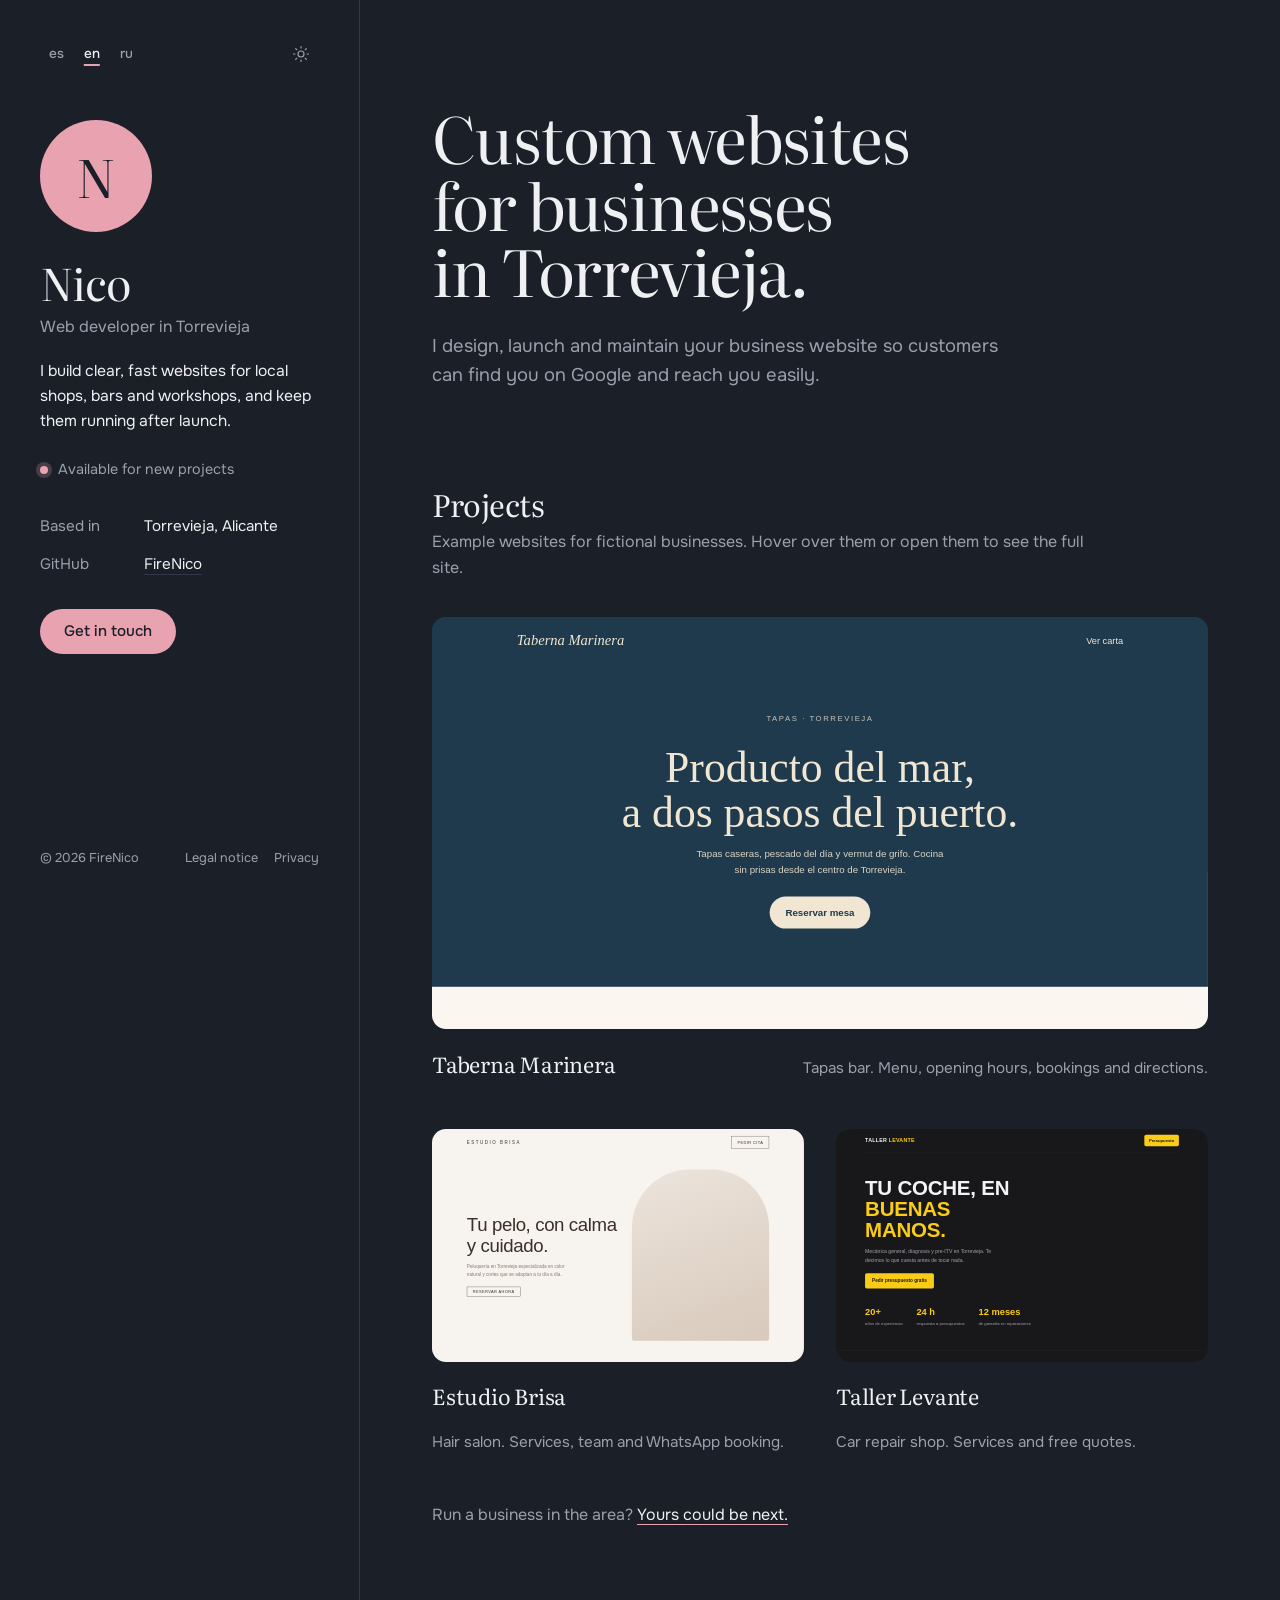
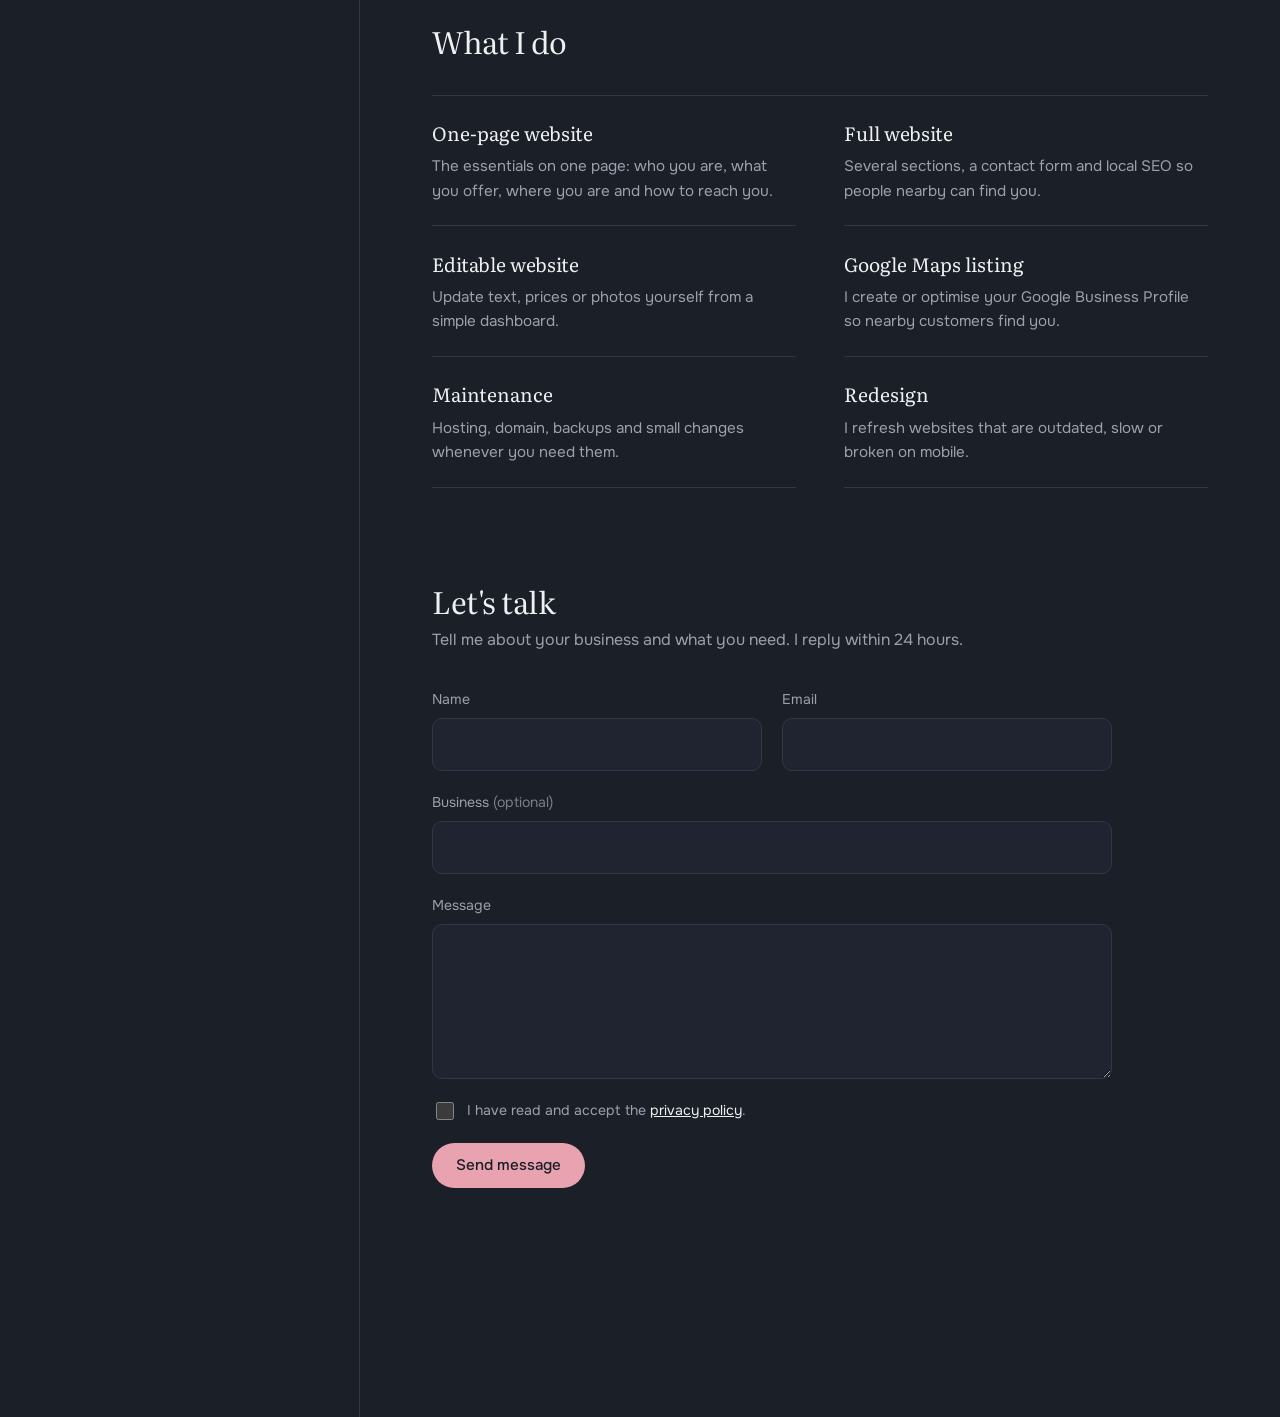
==== commit b1a8120e: "Refinar diseño: identidad propia, tipografía y vistas previas en vivo - Paleta inspirada en Torrevie" ====
--- a/index.html
+++ b/index.html
@@ -13,8 +13,9 @@
   <meta property="og:url" content="https://firenico-portfolio.netlify.app/">
   <meta property="og:locale" content="es_ES">
   <link rel="icon" href="favicon.svg" type="image/svg+xml">
-
-  <!-- Aplica el tema guardado antes de pintar la página (evita parpadeo) -->
+  <link rel="preload" href="fonts/literata-latin-opsz-normal.woff2" as="font" type="font/woff2" crossorigin>
+  <link rel="preload" href="fonts/onest-latin-wght-normal.woff2" as="font" type="font/woff2" crossorigin>
+
   <script>
     try {
       const t = localStorage.getItem('theme');
@@ -40,14 +41,14 @@
   <a class="skip-link" href="#main" data-i18n="skip">Saltar al contenido</a>
 
   <div class="layout">
-    <!-- ============ COLUMNA IZQUIERDA ============ -->
+    <!-- ================= Columna izquierda ================= -->
     <aside class="sidebar">
       <div class="sidebar-inner">
         <div class="toolbar">
           <div class="lang" role="group" aria-label="Idioma" data-i18n-attr="aria-label:langLabel">
-            <button type="button" data-lang="es" aria-pressed="true">ES</button>
-            <button type="button" data-lang="en" aria-pressed="false">EN</button>
-            <button type="button" data-lang="ru" aria-pressed="false">RU</button>
+            <button type="button" data-lang="es" aria-pressed="true">es</button>
+            <button type="button" data-lang="en" aria-pressed="false">en</button>
+            <button type="button" data-lang="ru" aria-pressed="false">ru</button>
           </div>
           <button type="button" class="theme-toggle" aria-label="Cambiar tema" data-i18n-attr="aria-label:themeLabel">
             <svg class="icon-sun" viewBox="0 0 24 24" aria-hidden="true"><circle cx="12" cy="12" r="4"/><path d="M12 2v2M12 20v2M4.9 4.9l1.4 1.4M17.7 17.7l1.4 1.4M2 12h2M20 12h2M4.9 19.1l1.4-1.4M17.7 6.3l1.4-1.4"/></svg>
@@ -55,42 +56,46 @@
           </button>
         </div>
 
-        <!--
-          TODO: tu foto. Guarda una imagen cuadrada (mín. 400x400) como img/foto.jpg
-          y sustituye el <div class="avatar"> por:
-          <img class="avatar" src="img/foto.jpg" alt="Foto de Nico" width="120" height="120">
-        -->
-        <div class="avatar" role="img" aria-label="Nico">N</div>
-
-        <h1 class="name">Nico <span class="brand">· Fire<span>Nico</span></span></h1>
-        <p class="role" data-i18n="role">Desarrollador web · Torrevieja</p>
-        <p class="bio" data-i18n="bio">Creo webs sencillas, rápidas y bien posicionadas para negocios locales. Trato directo y sin tecnicismos.</p>
-
-        <ul class="contact-list">
+        <div class="profile">
+          <!--
+            TODO: tu foto. Guarda una imagen cuadrada (mín. 400x400) como img/foto.jpg
+            y sustituye el <div class="avatar"> por:
+            <img class="avatar" src="img/foto.jpg" alt="Nico" width="112" height="112">
+          -->
+          <div class="avatar" role="img" aria-label="Nico"><span>N</span></div>
+
+          <h1 class="name">Nico</h1>
+          <p class="role" data-i18n="role">Desarrollador web en Torrevieja</p>
+          <p class="bio" data-i18n="bio">Hago webs claras y rápidas para comercios, bares y talleres de la zona, y me encargo de que funcionen después de publicarlas.</p>
+
+          <p class="status"><span class="dot" aria-hidden="true"></span><span data-i18n="status">Disponible para nuevos proyectos</span></p>
+        </div>
+
+        <dl class="contact">
+          <div>
+            <dt data-i18n="where">Dónde</dt>
+            <dd>Torrevieja, Alicante</dd>
+          </div>
           <!-- TODO: descomenta y rellena cuando quieras mostrar tu contacto
-          <li>
-            <svg viewBox="0 0 24 24" aria-hidden="true"><rect x="3" y="5" width="18" height="14" rx="2"/><path d="m3 7 9 6 9-6"/></svg>
-            <a href="mailto:tu@email.com">tu@email.com</a>
-          </li>
-          <li>
-            <svg viewBox="0 0 24 24" aria-hidden="true"><path d="M21 11.5a8.4 8.4 0 0 1-12.6 7.3L3 20.5l1.8-5.2A8.4 8.4 0 1 1 21 11.5z"/></svg>
-            <a href="https://wa.me/34600000000" target="_blank" rel="noopener">WhatsApp</a>
-          </li>
+          <div>
+            <dt data-i18n="email">Email</dt>
+            <dd><a href="mailto:tu@email.com">tu@email.com</a></dd>
+          </div>
+          <div>
+            <dt>WhatsApp</dt>
+            <dd><a href="https://wa.me/34600000000" target="_blank" rel="noopener">600 000 000</a></dd>
+          </div>
           -->
-          <li>
-            <svg viewBox="0 0 24 24" aria-hidden="true"><path d="M12 21s-7-6.2-7-11.5a7 7 0 0 1 14 0C19 14.8 12 21 12 21z"/><circle cx="12" cy="9.5" r="2.5"/></svg>
-            <span>Torrevieja, Alicante</span>
-          </li>
-          <li>
-            <svg viewBox="0 0 24 24" aria-hidden="true"><path d="M9 19c-4.3 1.4-4.3-2.5-6-3m12 5v-3.5c0-1 .1-1.4-.5-2 2.8-.3 5.5-1.4 5.5-6a4.6 4.6 0 0 0-1.3-3.2 4.2 4.2 0 0 0-.1-3.2s-1.1-.3-3.5 1.3a12.3 12.3 0 0 0-6.2 0C6.5 2.8 5.4 3.1 5.4 3.1a4.2 4.2 0 0 0-.1 3.2A4.6 4.6 0 0 0 4 9.5c0 4.6 2.7 5.7 5.5 6-.6.6-.6 1.2-.5 2V21"/></svg>
-            <a href="https://github.com/FireNico" target="_blank" rel="noopener">github.com/FireNico</a>
-          </li>
-        </ul>
-
-        <a href="#contacto" class="btn btn-primary btn-block" data-i18n="ctaTalk">Hablemos de tu web</a>
+          <div>
+            <dt>GitHub</dt>
+            <dd><a href="https://github.com/FireNico" target="_blank" rel="noopener">FireNico</a></dd>
+          </div>
+        </dl>
+
+        <a href="#contacto" class="btn btn-primary" data-i18n="ctaTalk">Escríbeme</a>
 
         <footer class="sidebar-footer">
-          <p>© <span id="year">2026</span> FireNico</p>
+          <span>© <span id="year">2026</span> FireNico</span>
           <nav aria-label="Legal">
             <a href="aviso-legal.html" data-i18n="legal">Aviso legal</a>
             <a href="privacidad.html" data-i18n="privacy">Privacidad</a>
@@ -99,78 +104,73 @@
       </div>
     </aside>
 
-    <!-- ============ COLUMNA DERECHA ============ -->
+    <!-- ================= Columna derecha ================= -->
     <main id="main" class="content">
       <section class="intro">
-        <p class="eyebrow" data-i18n="introEyebrow">Diseño web para negocios locales</p>
-        <h2 class="intro-title" data-i18n="introTitle">Webs sencillas y rápidas para negocios de Torrevieja.</h2>
-        <p class="lead" data-i18n="introLead">Diseño, publico y mantengo la web de tu negocio para que tus clientes te encuentren en Google y te contacten sin complicaciones.</p>
-      </section>
-
-      <section id="proyectos" class="block">
-        <header class="block-head">
-          <h2 data-i18n="projectsTitle">Proyectos</h2>
-          <p data-i18n="projectsSub">Webs demo de negocios ficticios para que veas cómo podría quedar la tuya.</p>
-        </header>
-
-        <div class="cards">
-          <a class="card-project" href="demos/bar/">
-            <div class="thumb thumb-bar" aria-hidden="true"><span>Taberna Marinera</span></div>
-            <div class="card-body">
-              <div class="card-meta"><span class="tag" data-i18n="demo">Demo</span><span class="arrow" aria-hidden="true">↗</span></div>
-              <h3 data-i18n="barTitle">Bar de tapas</h3>
-              <p data-i18n="barDesc">Carta, horario, reservas y ubicación.</p>
+        <h2 class="intro-title" data-i18n="introTitle">Webs a medida para los negocios de Torrevieja.</h2>
+        <p class="lead" data-i18n="introLead">Diseño, publico y mantengo la web de tu negocio para que tus clientes te encuentren en Google y te escriban sin complicaciones.</p>
+      </section>
+
+      <section id="proyectos" class="block" aria-labelledby="proyectos-title">
+        <div class="block-head">
+          <h2 id="proyectos-title" data-i18n="projectsTitle">Proyectos</h2>
+          <p data-i18n="projectsSub">Webs de ejemplo para negocios ficticios. Pasa por encima o ábrelas para verlas completas.</p>
+        </div>
+
+        <div class="projects">
+          <a class="project project-wide" href="demos/bar/">
+            <div class="preview">
+              <iframe src="demos/bar/" title="Vista previa: Taberna Marinera" loading="lazy" tabindex="-1" aria-hidden="true"></iframe>
+            </div>
+            <div class="project-info">
+              <h3>Taberna Marinera</h3>
+              <p data-i18n="barDesc">Bar de tapas. Carta, horario, reservas y cómo llegar.</p>
             </div>
           </a>
 
-          <a class="card-project" href="demos/peluqueria/">
-            <div class="thumb thumb-pelu" aria-hidden="true"><span>Estudio Brisa</span></div>
-            <div class="card-body">
-              <div class="card-meta"><span class="tag" data-i18n="demo">Demo</span><span class="arrow" aria-hidden="true">↗</span></div>
-              <h3 data-i18n="peluTitle">Peluquería</h3>
-              <p data-i18n="peluDesc">Servicios, equipo y botón de cita directa.</p>
+          <a class="project" href="demos/peluqueria/">
+            <div class="preview">
+              <iframe src="demos/peluqueria/" title="Vista previa: Estudio Brisa" loading="lazy" tabindex="-1" aria-hidden="true"></iframe>
+            </div>
+            <div class="project-info">
+              <h3>Estudio Brisa</h3>
+              <p data-i18n="peluDesc">Peluquería. Servicios, equipo y cita por WhatsApp.</p>
             </div>
           </a>
 
-          <a class="card-project" href="demos/taller/">
-            <div class="thumb thumb-taller" aria-hidden="true"><span>Taller Levante</span></div>
-            <div class="card-body">
-              <div class="card-meta"><span class="tag" data-i18n="demo">Demo</span><span class="arrow" aria-hidden="true">↗</span></div>
-              <h3 data-i18n="tallerTitle">Taller mecánico</h3>
-              <p data-i18n="tallerDesc">Servicios, confianza y solicitud de presupuesto.</p>
+          <a class="project" href="demos/taller/">
+            <div class="preview">
+              <iframe src="demos/taller/" title="Vista previa: Taller Levante" loading="lazy" tabindex="-1" aria-hidden="true"></iframe>
+            </div>
+            <div class="project-info">
+              <h3>Taller Levante</h3>
+              <p data-i18n="tallerDesc">Taller mecánico. Servicios y presupuesto sin compromiso.</p>
             </div>
           </a>
-
-          <a class="card-project card-next" href="#contacto">
-            <div class="thumb thumb-next" aria-hidden="true"><span>+</span></div>
-            <div class="card-body">
-              <div class="card-meta"><span class="tag tag-accent" data-i18n="nextTag">Disponible</span></div>
-              <h3 data-i18n="nextTitle">Tu negocio, el siguiente</h3>
-              <p data-i18n="nextDesc">¿Tienes un comercio en la zona? Cuéntame qué necesitas.</p>
-            </div>
-          </a>
-        </div>
-      </section>
-
-      <section id="servicios" class="block">
-        <header class="block-head">
-          <h2 data-i18n="servicesTitle">Servicios</h2>
-        </header>
-        <ul class="services">
-          <li><h3 data-i18n="s1t">Web de presentación</h3><p data-i18n="s1d">Lo esencial: quién eres, qué ofreces, dónde estás y cómo contactarte.</p></li>
-          <li><h3 data-i18n="s2t">Web completa</h3><p data-i18n="s2d">Varias secciones, formulario y SEO local para aparecer en tu zona.</p></li>
-          <li><h3 data-i18n="s3t">Web editable</h3><p data-i18n="s3d">Cambia tú mismo textos, precios o fotos desde un panel sencillo.</p></li>
-          <li><h3 data-i18n="s4t">Google Maps</h3><p data-i18n="s4d">Creo u optimizo tu ficha de Google Business Profile.</p></li>
-          <li><h3 data-i18n="s5t">Mantenimiento</h3><p data-i18n="s5d">Alojamiento, dominio, copias de seguridad y pequeños cambios.</p></li>
-          <li><h3 data-i18n="s6t">Rediseño</h3><p data-i18n="s6d">Renuevo webs anticuadas, lentas o que no se ven bien en el móvil.</p></li>
-        </ul>
-      </section>
-
-      <section id="contacto" class="block">
-        <header class="block-head">
-          <h2 data-i18n="contactTitle">Contacto</h2>
+        </div>
+
+        <p class="next" data-i18n-html="next">¿Tienes un negocio en la zona? <a href="#contacto">El siguiente puede ser el tuyo.</a></p>
+      </section>
+
+      <section id="servicios" class="block" aria-labelledby="servicios-title">
+        <div class="block-head">
+          <h2 id="servicios-title" data-i18n="servicesTitle">Qué hago</h2>
+        </div>
+        <dl class="services">
+          <div><dt data-i18n="s1t">Web de presentación</dt><dd data-i18n="s1d">Lo esencial en una página: quién eres, qué ofreces, dónde estás y cómo contactarte.</dd></div>
+          <div><dt data-i18n="s2t">Web completa</dt><dd data-i18n="s2d">Varias secciones, formulario y SEO local para aparecer cuando te buscan en tu zona.</dd></div>
+          <div><dt data-i18n="s3t">Web editable</dt><dd data-i18n="s3d">Cambias tú mismo textos, precios o fotos desde un panel sencillo.</dd></div>
+          <div><dt data-i18n="s4t">Ficha en Google Maps</dt><dd data-i18n="s4d">Creo u optimizo tu perfil de empresa en Google para que te encuentren cerca.</dd></div>
+          <div><dt data-i18n="s5t">Mantenimiento</dt><dd data-i18n="s5d">Alojamiento, dominio, copias de seguridad y pequeños cambios cuando los necesites.</dd></div>
+          <div><dt data-i18n="s6t">Rediseño</dt><dd data-i18n="s6d">Renuevo webs anticuadas, lentas o que no se ven bien en el móvil.</dd></div>
+        </dl>
+      </section>
+
+      <section id="contacto" class="block" aria-labelledby="contacto-title">
+        <div class="block-head">
+          <h2 id="contacto-title" data-i18n="contactTitle">Hablemos</h2>
           <p data-i18n="contactSub">Cuéntame qué negocio tienes y qué necesitas. Te respondo en menos de 24 horas.</p>
-        </header>
+        </div>
 
         <!-- TODO: sustituye TU_ACCESS_KEY por tu clave de https://web3forms.com -->
         <form class="form" id="contact-form" action="https://api.web3forms.com/submit" method="POST">
--- a/css/styles.css
+++ b/css/styles.css
@@ -1,223 +1,311 @@
 /* ==========================================================================
    FireNico — estilos
-   Tema oscuro por defecto + tema claro. Sin fuentes externas (rendimiento y RGPD).
+   Identidad inspirada en Torrevieja: azul pizarra de noche, blanco sal
+   y el rosa de las Salinas. Fuentes autoalojadas (Literata + Onest).
    ========================================================================== */
 
+/* ---------- Fuentes ---------- */
+@font-face {
+  font-family: "Literata"; font-style: normal; font-display: swap; font-weight: 200 900;
+  src: url("../fonts/literata-latin-opsz-normal.woff2") format("woff2-variations");
+  unicode-range: U+0000-00FF, U+0131, U+0152-0153, U+02BB-02BC, U+02C6, U+02DA, U+02DC, U+0304, U+0308, U+0329, U+2000-206F, U+20AC, U+2122, U+2191, U+2193, U+2212, U+2215, U+FEFF, U+FFFD;
+}
+@font-face {
+  font-family: "Literata"; font-style: normal; font-display: swap; font-weight: 200 900;
+  src: url("../fonts/literata-cyrillic-opsz-normal.woff2") format("woff2-variations");
+  unicode-range: U+0301, U+0400-045F, U+0490-0491, U+04B0-04B1, U+2116;
+}
+@font-face {
+  font-family: "Onest"; font-style: normal; font-display: swap; font-weight: 100 900;
+  src: url("../fonts/onest-latin-wght-normal.woff2") format("woff2-variations");
+  unicode-range: U+0000-00FF, U+0131, U+0152-0153, U+02BB-02BC, U+02C6, U+02DA, U+02DC, U+0304, U+0308, U+0329, U+2000-206F, U+20AC, U+2122, U+2191, U+2193, U+2212, U+2215, U+FEFF, U+FFFD;
+}
+@font-face {
+  font-family: "Onest"; font-style: normal; font-display: swap; font-weight: 100 900;
+  src: url("../fonts/onest-cyrillic-wght-normal.woff2") format("woff2-variations");
+  unicode-range: U+0301, U+0400-045F, U+0490-0491, U+04B0-04B1, U+2116;
+}
+
+/* ---------- Tokens ---------- */
 :root,
 [data-theme="dark"] {
-  --bg: #0e0e10;
-  --surface: #16161a;
-  --surface-2: #1d1d22;
-  --text: #ededeb;
-  --muted: #9a9995;
-  --line: #2a2a30;
-  --accent: #f97316;
-  --accent-soft: rgba(249, 115, 22, .12);
-  --btn-bg: #ededeb;
-  --btn-text: #0e0e10;
-  --input-bg: #121215;
+  --bg: #1b1f27;          /* noche sobre la laguna */
+  --surface: #232833;
+  --text: #eef0f2;        /* sal */
+  --muted: #9aa1ad;       /* bruma */
+  --line: #313747;
+  --accent: #e9a3b0;      /* rosa Salinas */
+  --accent-ink: #1b1f27;
+  --input-bg: #1f2430;
   color-scheme: dark;
 }
 
 [data-theme="light"] {
-  --bg: #fafaf9;
+  --bg: #f6f7f8;
   --surface: #ffffff;
-  --surface-2: #f2f1ee;
-  --text: #1c1c1a;
-  --muted: #6b6a66;
-  --line: #e2e0db;
-  --accent: #c2410c;
-  --accent-soft: rgba(194, 65, 12, .08);
-  --btn-bg: #1c1c1a;
-  --btn-text: #fafaf9;
+  --text: #1b1f27;
+  --muted: #5b6270;
+  --line: #dfe2e7;
+  --accent: #b24a63;
+  --accent-ink: #ffffff;
   --input-bg: #ffffff;
   color-scheme: light;
 }
 
 :root {
-  --radius: 12px;
-  --font: ui-sans-serif, -apple-system, "Segoe UI", Roboto, "Helvetica Neue", Arial, sans-serif;
+  --serif: "Literata", Georgia, "Times New Roman", serif;
+  --sans: "Onest", ui-sans-serif, -apple-system, "Segoe UI", Roboto, Arial, sans-serif;
+  --ease: cubic-bezier(.2, .7, .2, 1);
 }
 
 *, *::before, *::after { box-sizing: border-box; }
-html { scroll-behavior: smooth; }
-@media (prefers-reduced-motion: reduce) {
-  html { scroll-behavior: auto; }
-  * { transition: none !important; }
-}
+html { scroll-behavior: smooth; -webkit-text-size-adjust: 100%; }
 
 body {
   margin: 0;
-  font-family: var(--font);
+  font-family: var(--sans);
   font-size: 1rem;
   line-height: 1.6;
   color: var(--text);
   background: var(--bg);
   -webkit-font-smoothing: antialiased;
-  transition: background .25s, color .25s;
+  transition: background-color .3s, color .3s;
 }
 
 img { max-width: 100%; display: block; }
 a { color: inherit; }
-h1, h2, h3 { line-height: 1.2; letter-spacing: -0.02em; margin: 0 0 .5em; font-weight: 600; }
-p { margin: 0 0 1em; }
+h1, h2, h3 { margin: 0; font-weight: 400; }
+p { margin: 0; }
 
 .skip-link { position: absolute; left: -9999px; top: 0; background: var(--text); color: var(--bg); padding: .5rem 1rem; z-index: 100; }
 .skip-link:focus { left: 1rem; top: 1rem; }
-:focus-visible { outline: 2px solid var(--accent); outline-offset: 3px; }
-
-/* ---------- Layout 2 columnas ---------- */
+:focus-visible { outline: 2px solid var(--accent); outline-offset: 3px; border-radius: 4px; }
+
+/* ---------- Layout ---------- */
 .layout {
   display: grid;
   grid-template-columns: 1fr;
-  max-width: 1240px;
+  max-width: 1320px;
   margin-inline: auto;
 }
-@media (min-width: 960px) {
-  .layout { grid-template-columns: 340px 1fr; }
+@media (min-width: 1000px) {
+  .layout { grid-template-columns: 360px minmax(0, 1fr); }
 }
 
 /* ---------- Columna izquierda ---------- */
-.sidebar { border-bottom: 1px solid var(--line); }
-.sidebar-inner { padding: 1.5rem 1.5rem 2rem; display: flex; flex-direction: column; }
-
-@media (min-width: 960px) {
-  .sidebar { border-bottom: 0; border-right: 1px solid var(--line); }
+.sidebar-inner {
+  display: flex; flex-direction: column; gap: 2rem;
+  padding: 1.5rem 1.5rem 2.5rem;
+}
+@media (max-width: 999px) {
+  .sidebar { border-bottom: 1px solid var(--line); }
+}
+@media (min-width: 1000px) {
+  .sidebar { border-right: 1px solid var(--line); }
   .sidebar-inner {
     position: sticky; top: 0;
     min-height: 100vh; max-height: 100vh; overflow-y: auto;
-    padding: 2rem 2.25rem;
+    padding: 2.25rem 2.5rem 2rem;
   }
 }
 
-.toolbar { display: flex; justify-content: space-between; align-items: center; margin-bottom: 2.25rem; }
-
-.lang { display: inline-flex; border: 1px solid var(--line); border-radius: 999px; padding: 3px; }
+.toolbar { display: flex; justify-content: space-between; align-items: center; }
+
+.lang { display: inline-flex; gap: .15rem; }
 .lang button {
-  font: inherit; font-size: .78rem; font-weight: 600; letter-spacing: .04em;
+  font: 500 .85rem/1 var(--sans);
   background: none; border: 0; color: var(--muted); cursor: pointer;
-  padding: .3rem .65rem; border-radius: 999px; transition: background .2s, color .2s;
+  padding: .45rem .55rem; border-radius: 6px;
+  transition: color .2s;
 }
 .lang button:hover { color: var(--text); }
-.lang button[aria-pressed="true"] { background: var(--surface-2); color: var(--text); }
+.lang button[aria-pressed="true"] { color: var(--text); text-decoration: underline; text-decoration-color: var(--accent); text-underline-offset: 6px; text-decoration-thickness: 2px; }
 
 .theme-toggle {
-  width: 38px; height: 38px; display: grid; place-items: center;
-  background: none; border: 1px solid var(--line); border-radius: 50%;
-  color: var(--text); cursor: pointer; transition: border-color .2s;
-}
-.theme-toggle:hover { border-color: var(--muted); }
-.theme-toggle svg { width: 18px; height: 18px; fill: none; stroke: currentColor; stroke-width: 1.8; stroke-linecap: round; stroke-linejoin: round; }
+  width: 36px; height: 36px; display: grid; place-items: center;
+  background: none; border: 0; border-radius: 50%;
+  color: var(--muted); cursor: pointer; transition: color .2s, background-color .2s;
+}
+.theme-toggle:hover { color: var(--text); background: var(--surface); }
+.theme-toggle svg { width: 18px; height: 18px; fill: none; stroke: currentColor; stroke-width: 1.6; stroke-linecap: round; stroke-linejoin: round; }
 [data-theme="dark"] .icon-moon,
 [data-theme="light"] .icon-sun { display: none; }
 
+.profile { padding-top: 1rem; }
+
 .avatar {
-  width: 120px; height: 120px; border-radius: 50%; object-fit: cover;
-  display: grid; place-items: center;
-  background: linear-gradient(140deg, var(--accent), #7c2d12);
-  color: #fff; font-size: 2.75rem; font-weight: 600;
-  margin-bottom: 1.5rem; border: 3px solid var(--surface-2);
-}
-
-.name { font-size: 1.75rem; margin-bottom: .2rem; }
-.name .brand { font-size: .95rem; font-weight: 500; color: var(--muted); letter-spacing: 0; }
-.name .brand span { color: var(--accent); }
-.role { color: var(--accent); font-size: .9rem; font-weight: 500; margin-bottom: 1rem; }
-.bio { color: var(--muted); font-size: .95rem; }
-
-.contact-list { list-style: none; padding: 0; margin: 1.25rem 0 1.75rem; display: grid; gap: .7rem; }
-.contact-list li { display: flex; align-items: center; gap: .7rem; font-size: .92rem; color: var(--muted); }
-.contact-list svg { width: 18px; height: 18px; flex: none; fill: none; stroke: currentColor; stroke-width: 1.7; stroke-linecap: round; stroke-linejoin: round; }
-.contact-list a { text-decoration: none; color: var(--text); }
-.contact-list a:hover { color: var(--accent); }
-
-.sidebar-footer { margin-top: auto; padding-top: 2rem; font-size: .8rem; color: var(--muted); display: flex; flex-direction: column; gap: .4rem; }
-.sidebar-footer p { margin: 0; }
-.sidebar-footer nav { display: flex; flex-wrap: wrap; gap: .25rem 1rem; }
+  width: 112px; height: 112px; border-radius: 50%; object-fit: cover;
+  display: grid; place-items: center; overflow: hidden;
+  background: var(--accent);
+  margin-bottom: 1.75rem;
+}
+.avatar span { font: 400 3.25rem/1 var(--serif); color: var(--accent-ink); font-variation-settings: "opsz" 72; }
+
+.name {
+  font-family: var(--serif);
+  font-size: 2.75rem; line-height: 1;
+  letter-spacing: -0.02em;
+  font-variation-settings: "opsz" 72;
+  margin-bottom: .6rem;
+}
+.role { color: var(--muted); margin-bottom: 1.25rem; }
+.bio { font-size: .98rem; max-width: 34ch; }
+
+.status { display: flex; align-items: center; gap: .6rem; margin-top: 1.5rem; font-size: .9rem; color: var(--muted); }
+.dot { width: 8px; height: 8px; border-radius: 50%; background: var(--accent); box-shadow: 0 0 0 4px color-mix(in srgb, var(--accent) 22%, transparent); }
+
+.contact { margin: 0; display: grid; gap: .9rem; font-size: .95rem; }
+.contact div { display: grid; grid-template-columns: 5.5rem 1fr; gap: 1rem; }
+.contact dt { color: var(--muted); }
+.contact dd { margin: 0; }
+.contact a { text-decoration: none; border-bottom: 1px solid var(--line); transition: border-color .2s; }
+.contact a:hover { border-color: var(--accent); }
+
+.sidebar-footer { margin-top: auto; display: flex; flex-wrap: wrap; justify-content: space-between; gap: .5rem 1rem; font-size: .8rem; color: var(--muted); }
+.sidebar-footer nav { display: flex; gap: 1rem; }
 .sidebar-footer a { text-decoration: none; }
 .sidebar-footer a:hover { color: var(--text); }
 
 /* ---------- Botones ---------- */
 .btn {
-  display: inline-block; text-decoration: none; text-align: center;
-  font: inherit; font-size: .95rem; font-weight: 600;
-  padding: .8rem 1.4rem; border-radius: 999px; border: 1px solid transparent; cursor: pointer;
-  transition: background .2s, color .2s, border-color .2s;
-}
-.btn-primary { background: var(--btn-bg); color: var(--btn-text); }
-.btn-primary:hover { background: var(--accent); color: #fff; }
-.btn-ghost { border-color: var(--line); }
-.btn-ghost:hover { border-color: var(--text); }
-.btn-block { display: block; width: 100%; }
+  display: inline-flex; justify-content: center; align-items: center;
+  text-decoration: none; font: 500 .95rem/1 var(--sans);
+  padding: .95rem 1.5rem; border-radius: 999px; border: 0; cursor: pointer;
+  transition: background-color .2s, color .2s, transform .2s var(--ease);
+}
+.btn-primary { background: var(--accent); color: var(--accent-ink); }
+.btn-primary:hover { background: var(--text); color: var(--bg); }
+.btn:active { transform: scale(.98); }
 .btn:disabled { opacity: .6; cursor: wait; }
+.sidebar .btn { align-self: flex-start; }
 
 /* ---------- Columna derecha ---------- */
-.content { padding: 2.5rem 1.5rem 4rem; min-width: 0; }
-@media (min-width: 960px) { .content { padding: 4.5rem 3.5rem 5rem; } }
-
-.eyebrow { font-size: .75rem; text-transform: uppercase; letter-spacing: .14em; color: var(--accent); font-weight: 600; margin-bottom: 1rem; }
-.intro { margin-bottom: 4rem; }
-.intro-title { font-size: clamp(2rem, 4.2vw, 3.1rem); max-width: 20ch; margin-bottom: 1rem; }
-.lead { font-size: 1.1rem; color: var(--muted); max-width: 56ch; }
-
-.block { margin-bottom: 4.5rem; scroll-margin-top: 2rem; }
-.block-head { margin-bottom: 1.5rem; }
-.block-head h2 { font-size: 1.5rem; margin-bottom: .3rem; }
-.block-head p { color: var(--muted); margin: 0; }
-
-/* ---------- Tarjetas de proyectos ---------- */
-.cards { display: grid; gap: 1.25rem; grid-template-columns: repeat(auto-fill, minmax(260px, 1fr)); }
-
-.card-project {
-  display: flex; flex-direction: column; text-decoration: none;
-  background: var(--surface); border: 1px solid var(--line); border-radius: var(--radius);
-  overflow: hidden; transition: transform .25s, border-color .25s;
-}
-.card-project:hover { transform: translateY(-4px); border-color: var(--accent); }
-.card-project:hover .arrow { color: var(--accent); transform: translate(2px, -2px); }
-
-.thumb { aspect-ratio: 16 / 9; display: grid; place-items: center; font-size: 1.3rem; }
-.thumb-bar    { background: #1f3a4d; color: #f1e6d2; font-family: Georgia, serif; font-style: italic; }
-.thumb-pelu   { background: #ece4dc; color: #4a3b33; font-weight: 300; letter-spacing: .25em; text-transform: uppercase; font-size: .95rem; }
-.thumb-taller { background: #18181b; color: #facc15; text-transform: uppercase; font-weight: 800; letter-spacing: .04em; }
-.thumb-next   { background: var(--accent-soft); color: var(--accent); font-size: 2.5rem; font-weight: 300; border-bottom: 1px dashed var(--line); }
-
-.card-body { padding: 1.1rem 1.25rem 1.35rem; }
-.card-body h3 { font-size: 1.05rem; margin-bottom: .25rem; }
-.card-body p { color: var(--muted); font-size: .9rem; margin: 0; }
-.card-meta { display: flex; justify-content: space-between; align-items: center; margin-bottom: .6rem; }
-.arrow { color: var(--muted); transition: transform .2s, color .2s; }
-.tag { font-size: .68rem; text-transform: uppercase; letter-spacing: .08em; color: var(--muted); border: 1px solid var(--line); border-radius: 999px; padding: .12rem .55rem; }
-.tag-accent { color: var(--accent); border-color: var(--accent); }
-.card-next { border-style: dashed; }
+.content { padding: 2rem 1.5rem 5rem; }
+@media (min-width: 1000px) { .content { padding: 6.5rem 4.5rem 6rem; } }
+
+.intro { margin-bottom: 6rem; }
+.intro-title {
+  font-family: var(--serif);
+  font-size: clamp(2.4rem, 5vw, 4.4rem);
+  line-height: 1.04;
+  letter-spacing: -0.025em;
+  font-variation-settings: "opsz" 72;
+  max-width: 15ch;
+  margin-bottom: 1.75rem;
+  text-wrap: balance;
+}
+.lead { font-size: 1.15rem; color: var(--muted); max-width: 50ch; }
+
+.block { margin-bottom: 6rem; scroll-margin-top: 2rem; }
+.block-head { display: grid; gap: .5rem; margin-bottom: 2.25rem; max-width: 60ch; }
+.block-head h2 {
+  font-family: var(--serif);
+  font-size: 1.9rem; line-height: 1.15;
+  letter-spacing: -0.015em;
+  font-variation-settings: "opsz" 48;
+}
+.block-head p { color: var(--muted); }
+
+/* ---------- Proyectos (vistas previas en vivo) ---------- */
+.projects {
+  display: grid; gap: 3rem 2rem;
+  grid-template-columns: 1fr;
+}
+@media (min-width: 720px) {
+  .projects { grid-template-columns: 1fr 1fr; }
+  .project-wide { grid-column: 1 / -1; }
+}
+
+.project { display: block; text-decoration: none; }
+
+.preview {
+  position: relative;
+  aspect-ratio: 16 / 10;
+  border-radius: 14px;
+  overflow: hidden;
+  background: var(--surface);
+  outline: 1px solid var(--line);
+  outline-offset: -1px;
+  isolation: isolate;
+}
+.project-wide .preview { aspect-ratio: 16 / 8.5; }
+
+.preview iframe {
+  position: absolute; top: 0; left: 0;
+  width: 1280px; height: 1600px;
+  border: 0;
+  transform-origin: 0 0;
+  transform: scale(var(--scale, .4)) translateY(0);
+  pointer-events: none;
+  transition: transform 2.4s var(--ease);
+}
+/* Al pasar por encima, la vista previa se desplaza como si hicieras scroll */
+@media (hover: hover) and (prefers-reduced-motion: no-preference) {
+  .project:hover .preview iframe { transform: scale(var(--scale, .4)) translateY(calc(var(--travel, 0px) * -1)); }
+}
+.project:focus-visible { outline: none; }
+.project:focus-visible .preview { outline: 2px solid var(--accent); outline-offset: 3px; }
+
+.project-info { display: flex; justify-content: space-between; align-items: baseline; gap: 1rem; flex-wrap: wrap; margin-top: 1.1rem; }
+.project-info h3 { font-family: var(--serif); font-size: 1.35rem; letter-spacing: -0.01em; font-variation-settings: "opsz" 36; transition: color .2s; }
+.project-info p { color: var(--muted); font-size: .95rem; }
+.project:hover h3 { color: var(--accent); }
+
+.next { margin-top: 3rem; color: var(--muted); }
+.next a { color: var(--text); text-decoration: underline; text-decoration-color: var(--accent); text-underline-offset: 4px; }
+.next a:hover { color: var(--accent); }
 
 /* ---------- Servicios ---------- */
-.services { list-style: none; padding: 0; margin: 0; display: grid; gap: 1px; background: var(--line); border: 1px solid var(--line); border-radius: var(--radius); overflow: hidden; grid-template-columns: repeat(auto-fill, minmax(240px, 1fr)); }
-.services li { background: var(--surface); padding: 1.3rem 1.4rem; }
-.services h3 { font-size: 1rem; margin-bottom: .3rem; }
-.services p { color: var(--muted); font-size: .9rem; margin: 0; }
+.services { margin: 0; display: grid; grid-template-columns: 1fr; border-top: 1px solid var(--line); }
+@media (min-width: 720px) { .services { grid-template-columns: 1fr 1fr; column-gap: 3rem; } }
+.services div { padding: 1.4rem 0; border-bottom: 1px solid var(--line); }
+.services dt { font-family: var(--serif); font-size: 1.2rem; margin-bottom: .35rem; font-variation-settings: "opsz" 24; }
+.services dd { margin: 0; color: var(--muted); font-size: .95rem; max-width: 42ch; }
 
 /* ---------- Formulario ---------- */
-.form { display: grid; gap: 1.1rem; grid-template-columns: 1fr 1fr; max-width: 720px; }
-.field { display: flex; flex-direction: column; gap: .4rem; }
+.form { display: grid; gap: 1.25rem; grid-template-columns: 1fr 1fr; max-width: 680px; }
+.field { display: flex; flex-direction: column; gap: .45rem; }
 .field-full { grid-column: 1 / -1; }
 @media (max-width: 600px) { .form { grid-template-columns: 1fr; } }
-label { font-size: .88rem; font-weight: 500; }
-.opt { color: var(--muted); font-weight: 400; }
+label { font-size: .88rem; color: var(--muted); }
+.opt { opacity: .75; }
 input, textarea {
   font: inherit; font-size: 1rem; color: var(--text);
-  padding: .75rem .9rem; border: 1px solid var(--line); border-radius: 8px; background: var(--input-bg);
+  padding: .8rem .95rem; border: 1px solid var(--line); border-radius: 10px; background: var(--input-bg);
   transition: border-color .2s;
 }
+input:hover, textarea:hover { border-color: var(--muted); }
 input:focus, textarea:focus { outline: none; border-color: var(--accent); }
-textarea { resize: vertical; }
-.check { flex-direction: row; align-items: flex-start; gap: .6rem; }
-.check input { width: 18px; height: 18px; margin-top: .2rem; accent-color: var(--accent); }
-.check label { font-weight: 400; color: var(--muted); }
+textarea { resize: vertical; min-height: 140px; }
+.check { flex-direction: row; align-items: flex-start; gap: .65rem; }
+.check input { width: 18px; height: 18px; margin-top: .15rem; padding: 0; accent-color: var(--accent); }
+.check a { color: var(--text); }
 .hp { display: none; }
-.form-status { margin: 1rem 0 0; font-size: .92rem; }
-.form-status.ok { color: #22c55e; }
-.form-status.err { color: #ef4444; }
+.form-status { margin-top: 1rem; font-size: .92rem; min-height: 1.4em; }
+.form-status.ok { color: #4ade80; }
+.form-status.err { color: var(--accent); }
+
+/* ---------- Entrada de la página (un único momento) ---------- */
+@media (prefers-reduced-motion: no-preference) {
+  .profile, .contact, .sidebar .btn, .intro-title, .lead, #proyectos {
+    animation: rise .9s var(--ease) both;
+  }
+  .profile       { animation-delay: .05s; }
+  .contact       { animation-delay: .15s; }
+  .sidebar .btn  { animation-delay: .2s; }
+  .intro-title   { animation-delay: .25s; }
+  .lead          { animation-delay: .4s; }
+  #proyectos     { animation-delay: .55s; }
+}
+@keyframes rise {
+  from { opacity: 0; transform: translateY(14px); }
+  to   { opacity: 1; transform: none; }
+}
+
+@media (prefers-reduced-motion: reduce) {
+  html { scroll-behavior: auto; }
+  *, *::before, *::after { transition: none !important; animation: none !important; }
+}
 
 /* ==========================================================================
    Páginas secundarias (legales y 404)
@@ -225,22 +313,24 @@
 .container { width: min(100% - 2.5rem, 1080px); margin-inline: auto; }
 .site-header { border-bottom: 1px solid var(--line); }
 .header-inner { display: flex; align-items: center; justify-content: space-between; height: 64px; }
-.logo { font-weight: 700; font-size: 1.2rem; text-decoration: none; letter-spacing: -0.03em; }
+.logo { font-family: var(--serif); font-size: 1.3rem; text-decoration: none; letter-spacing: -0.02em; }
 .logo span { color: var(--accent); }
 .back-link { text-decoration: none; font-size: .95rem; color: var(--muted); }
 .back-link:hover { color: var(--text); }
-.hero { padding: 6rem 0; }
-.hero h1 { font-size: clamp(2rem, 5vw, 3.25rem); }
-
-.legal { padding: 4rem 0 5rem; max-width: 720px; }
-.legal h1 { font-size: clamp(2rem, 4vw, 2.75rem); margin-bottom: 2rem; }
-.legal h2 { font-size: 1.2rem; margin-top: 2.5rem; }
-.legal p, .legal li { color: var(--muted); }
-.legal .note { background: var(--accent-soft); border: 1px solid var(--accent); border-radius: 8px; padding: 1rem 1.25rem; font-size: .92rem; color: var(--text); }
-
-.site-footer { border-top: 1px solid var(--line); padding: 2rem 0; font-size: .9rem; color: var(--muted); }
+
+.hero { padding: 7rem 0; }
+.hero h1 { font-family: var(--serif); font-size: clamp(2.2rem, 5vw, 3.5rem); margin-bottom: 1rem; letter-spacing: -0.02em; }
+.hero .lead { margin-bottom: 2rem; }
+.eyebrow { color: var(--accent); font-size: .95rem; margin-bottom: 1rem; }
+
+.legal { padding: 4rem 0 5rem; max-width: 700px; }
+.legal h1 { font-family: var(--serif); font-size: clamp(2rem, 4vw, 2.75rem); margin-bottom: 2rem; letter-spacing: -0.02em; }
+.legal h2 { font-family: var(--serif); font-size: 1.3rem; margin: 2.5rem 0 .75rem; }
+.legal p, .legal li { color: var(--muted); margin-bottom: .75rem; }
+.legal .note { border-left: 3px solid var(--accent); padding: .75rem 1rem; color: var(--text); background: var(--surface); border-radius: 0 8px 8px 0; font-size: .92rem; }
+
+.site-footer { border-top: 1px solid var(--line); padding: 2rem 0; font-size: .88rem; color: var(--muted); }
 .footer-inner { display: flex; justify-content: space-between; flex-wrap: wrap; gap: 1rem; }
-.footer-inner p { margin: 0; }
 .footer-inner nav { display: flex; gap: 1.5rem; }
 .footer-inner a { text-decoration: none; }
 .footer-inner a:hover { color: var(--text); }
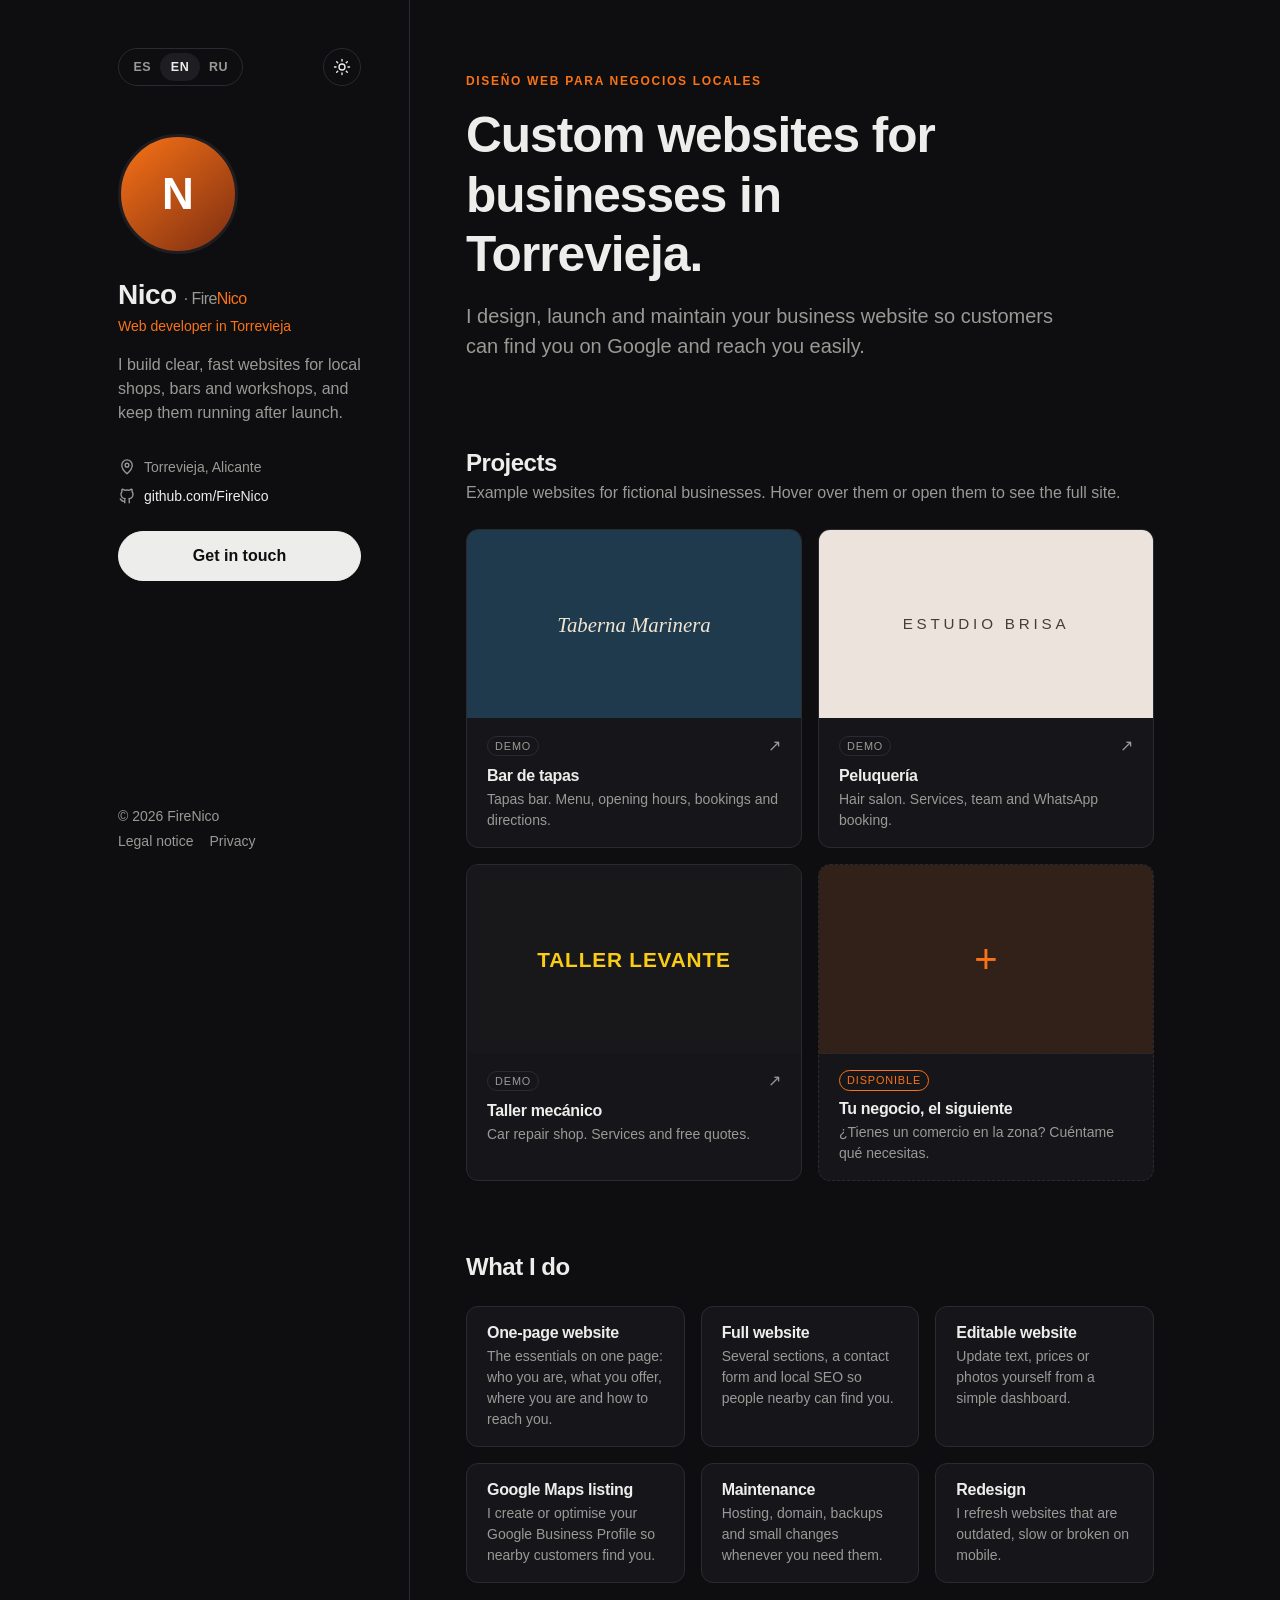
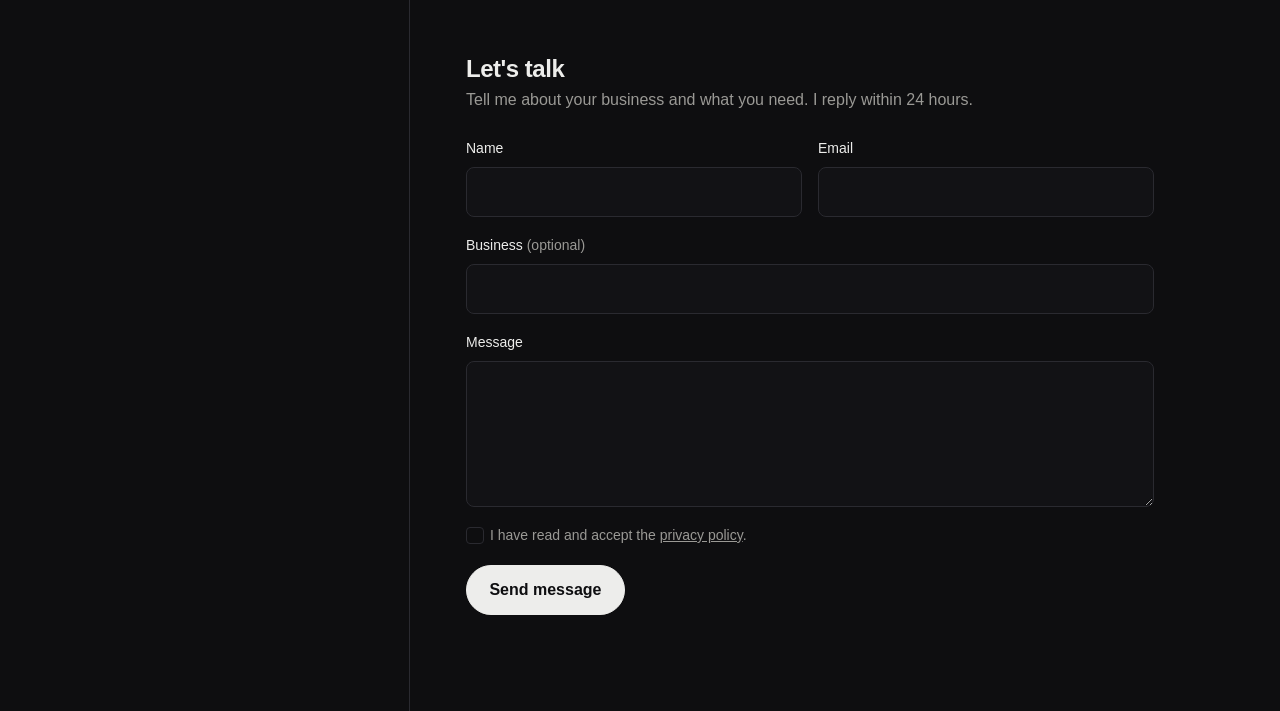
==== commit e23fa851: "Maquetar el proyecto con Bootstrap 5.3 - Bootstrap 5.3.3 servido en local (vendor/bootstrap), sin CD" ====
--- a/index.html
+++ b/index.html
@@ -1,5 +1,5 @@
 <!DOCTYPE html>
-<html lang="es" data-theme="dark">
+<html lang="es" data-bs-theme="dark">
 <head>
   <meta charset="UTF-8">
   <meta name="viewport" content="width=device-width, initial-scale=1">
@@ -13,15 +13,15 @@
   <meta property="og:url" content="https://firenico-portfolio.netlify.app/">
   <meta property="og:locale" content="es_ES">
   <link rel="icon" href="favicon.svg" type="image/svg+xml">
-  <link rel="preload" href="fonts/literata-latin-opsz-normal.woff2" as="font" type="font/woff2" crossorigin>
-  <link rel="preload" href="fonts/onest-latin-wght-normal.woff2" as="font" type="font/woff2" crossorigin>
-
+
+  <!-- Aplica el tema guardado antes de pintar la página (evita parpadeo) -->
   <script>
     try {
       const t = localStorage.getItem('theme');
-      if (t === 'light' || t === 'dark') document.documentElement.dataset.theme = t;
+      if (t === 'light' || t === 'dark') document.documentElement.dataset.bsTheme = t;
     } catch (e) {}
   </script>
+  <link rel="stylesheet" href="vendor/bootstrap/bootstrap.min.css">
   <link rel="stylesheet" href="css/styles.css">
 
   <script type="application/ld+json">
@@ -38,173 +38,186 @@
   </script>
 </head>
 <body>
-  <a class="skip-link" href="#main" data-i18n="skip">Saltar al contenido</a>
-
-  <div class="layout">
-    <!-- ================= Columna izquierda ================= -->
-    <aside class="sidebar">
-      <div class="sidebar-inner">
-        <div class="toolbar">
-          <div class="lang" role="group" aria-label="Idioma" data-i18n-attr="aria-label:langLabel">
-            <button type="button" data-lang="es" aria-pressed="true">es</button>
-            <button type="button" data-lang="en" aria-pressed="false">en</button>
-            <button type="button" data-lang="ru" aria-pressed="false">ru</button>
+  <a class="visually-hidden-focusable position-absolute top-0 start-0 m-3 px-3 py-2 bg-body-tertiary text-body z-3" href="#main" data-i18n="skip">Saltar al contenido</a>
+
+  <div class="container-xl px-0">
+    <div class="row g-0">
+      <!-- ============ COLUMNA IZQUIERDA ============ -->
+      <aside class="col-12 col-lg-auto sidebar border-bottom">
+        <div class="sidebar-inner sticky-lg-top d-flex flex-column p-4 px-lg-5 py-lg-5">
+          <div class="d-flex justify-content-between align-items-center mb-5">
+            <div class="lang btn-group border rounded-pill p-1" role="group" aria-label="Idioma" data-i18n-attr="aria-label:langLabel">
+              <button type="button" class="btn rounded-pill" data-lang="es" aria-pressed="true">ES</button>
+              <button type="button" class="btn rounded-pill" data-lang="en" aria-pressed="false">EN</button>
+              <button type="button" class="btn rounded-pill" data-lang="ru" aria-pressed="false">RU</button>
+            </div>
+            <button type="button" class="btn theme-toggle rounded-circle d-flex align-items-center justify-content-center" aria-label="Cambiar tema" data-i18n-attr="aria-label:themeLabel">
+              <svg class="icon icon-sun" viewBox="0 0 24 24" aria-hidden="true"><circle cx="12" cy="12" r="4"/><path d="M12 2v2M12 20v2M4.9 4.9l1.4 1.4M17.7 17.7l1.4 1.4M2 12h2M20 12h2M4.9 19.1l1.4-1.4M17.7 6.3l1.4-1.4"/></svg>
+              <svg class="icon icon-moon" viewBox="0 0 24 24" aria-hidden="true"><path d="M21 12.8A9 9 0 1 1 11.2 3a7 7 0 0 0 9.8 9.8z"/></svg>
+            </button>
           </div>
-          <button type="button" class="theme-toggle" aria-label="Cambiar tema" data-i18n-attr="aria-label:themeLabel">
-            <svg class="icon-sun" viewBox="0 0 24 24" aria-hidden="true"><circle cx="12" cy="12" r="4"/><path d="M12 2v2M12 20v2M4.9 4.9l1.4 1.4M17.7 17.7l1.4 1.4M2 12h2M20 12h2M4.9 19.1l1.4-1.4M17.7 6.3l1.4-1.4"/></svg>
-            <svg class="icon-moon" viewBox="0 0 24 24" aria-hidden="true"><path d="M21 12.8A9 9 0 1 1 11.2 3a7 7 0 0 0 9.8 9.8z"/></svg>
-          </button>
-        </div>
-
-        <div class="profile">
+
           <!--
             TODO: tu foto. Guarda una imagen cuadrada (mín. 400x400) como img/foto.jpg
-            y sustituye el <div class="avatar"> por:
-            <img class="avatar" src="img/foto.jpg" alt="Nico" width="112" height="112">
+            y sustituye el <div class="avatar ..."> por:
+            <img class="avatar rounded-circle mb-4" src="img/foto.jpg" alt="Foto de Nico" width="120" height="120">
           -->
-          <div class="avatar" role="img" aria-label="Nico"><span>N</span></div>
-
-          <h1 class="name">Nico</h1>
-          <p class="role" data-i18n="role">Desarrollador web en Torrevieja</p>
-          <p class="bio" data-i18n="bio">Hago webs claras y rápidas para comercios, bares y talleres de la zona, y me encargo de que funcionen después de publicarlas.</p>
-
-          <p class="status"><span class="dot" aria-hidden="true"></span><span data-i18n="status">Disponible para nuevos proyectos</span></p>
+          <div class="avatar rounded-circle d-flex align-items-center justify-content-center text-white fw-semibold mb-4" role="img" aria-label="Nico">N</div>
+
+          <h1 class="fs-3 mb-1">Nico <span class="fs-6 fw-medium text-body-secondary">· Fire<span class="text-accent">Nico</span></span></h1>
+          <p class="text-accent small fw-medium mb-3" data-i18n="role">Desarrollador web · Torrevieja</p>
+          <p class="text-body-secondary" data-i18n="bio">Creo webs sencillas, rápidas y bien posicionadas para negocios locales. Trato directo y sin tecnicismos.</p>
+
+          <ul class="list-unstyled d-grid gap-2 mt-3 mb-4">
+            <!-- TODO: descomenta y rellena cuando quieras mostrar tu contacto
+            <li class="d-flex align-items-center gap-2 small text-body-secondary">
+              <svg class="icon" viewBox="0 0 24 24" aria-hidden="true"><rect x="3" y="5" width="18" height="14" rx="2"/><path d="m3 7 9 6 9-6"/></svg>
+              <a class="link-accent text-body" href="mailto:tu@email.com">tu@email.com</a>
+            </li>
+            <li class="d-flex align-items-center gap-2 small text-body-secondary">
+              <svg class="icon" viewBox="0 0 24 24" aria-hidden="true"><path d="M21 11.5a8.4 8.4 0 0 1-12.6 7.3L3 20.5l1.8-5.2A8.4 8.4 0 1 1 21 11.5z"/></svg>
+              <a class="link-accent text-body" href="https://wa.me/34600000000" target="_blank" rel="noopener">WhatsApp</a>
+            </li>
+            -->
+            <li class="d-flex align-items-center gap-2 small text-body-secondary">
+              <svg class="icon" viewBox="0 0 24 24" aria-hidden="true"><path d="M12 21s-7-6.2-7-11.5a7 7 0 0 1 14 0C19 14.8 12 21 12 21z"/><circle cx="12" cy="9.5" r="2.5"/></svg>
+              <span>Torrevieja, Alicante</span>
+            </li>
+            <li class="d-flex align-items-center gap-2 small text-body-secondary">
+              <svg class="icon" viewBox="0 0 24 24" aria-hidden="true"><path d="M9 19c-4.3 1.4-4.3-2.5-6-3m12 5v-3.5c0-1 .1-1.4-.5-2 2.8-.3 5.5-1.4 5.5-6a4.6 4.6 0 0 0-1.3-3.2 4.2 4.2 0 0 0-.1-3.2s-1.1-.3-3.5 1.3a12.3 12.3 0 0 0-6.2 0C6.5 2.8 5.4 3.1 5.4 3.1a4.2 4.2 0 0 0-.1 3.2A4.6 4.6 0 0 0 4 9.5c0 4.6 2.7 5.7 5.5 6-.6.6-.6 1.2-.5 2V21"/></svg>
+              <a class="link-accent text-body" href="https://github.com/FireNico" target="_blank" rel="noopener">github.com/FireNico</a>
+            </li>
+          </ul>
+
+          <a href="#contacto" class="btn btn-fn rounded-pill w-100" data-i18n="ctaTalk">Hablemos de tu web</a>
+
+          <footer class="mt-auto pt-5 small text-body-secondary d-flex flex-column gap-1">
+            <p class="mb-0">© <span id="year">2026</span> FireNico</p>
+            <nav class="d-flex flex-wrap column-gap-3" aria-label="Legal">
+              <a class="link-muted" href="aviso-legal.html" data-i18n="legal">Aviso legal</a>
+              <a class="link-muted" href="privacidad.html" data-i18n="privacy">Privacidad</a>
+            </nav>
+          </footer>
         </div>
-
-        <dl class="contact">
-          <div>
-            <dt data-i18n="where">Dónde</dt>
-            <dd>Torrevieja, Alicante</dd>
+      </aside>
+
+      <!-- ============ COLUMNA DERECHA ============ -->
+      <main id="main" class="col-12 col-lg content px-4 py-5">
+        <section class="mb-5 pb-4">
+          <p class="eyebrow text-uppercase text-accent fw-semibold mb-3" data-i18n="introEyebrow">Diseño web para negocios locales</p>
+          <h2 class="intro-title mb-3" data-i18n="introTitle">Webs sencillas y rápidas para negocios de Torrevieja.</h2>
+          <p class="lead text-body-secondary" data-i18n="introLead">Diseño, publico y mantengo la web de tu negocio para que tus clientes te encuentren en Google y te contacten sin complicaciones.</p>
+        </section>
+
+        <section id="proyectos" class="block mb-5 pb-4">
+          <header class="mb-4">
+            <h2 class="fs-4 mb-1" data-i18n="projectsTitle">Proyectos</h2>
+            <p class="text-body-secondary mb-0" data-i18n="projectsSub">Webs demo de negocios ficticios para que veas cómo podría quedar la tuya.</p>
+          </header>
+
+          <div class="row row-cols-1 row-cols-md-2 g-3">
+            <div class="col">
+              <a class="card card-project h-100 overflow-hidden text-decoration-none" href="demos/bar/">
+                <div class="ratio ratio-16x9 thumb thumb-bar" aria-hidden="true"><span class="d-flex align-items-center justify-content-center">Taberna Marinera</span></div>
+                <div class="card-body">
+                  <div class="d-flex justify-content-between align-items-center mb-2"><span class="badge rounded-pill text-uppercase tag" data-i18n="demo">Demo</span><span class="arrow text-body-secondary" aria-hidden="true">↗</span></div>
+                  <h3 class="card-title fs-6 mb-1" data-i18n="barTitle">Bar de tapas</h3>
+                  <p class="card-text small text-body-secondary" data-i18n="barDesc">Carta, horario, reservas y ubicación.</p>
+                </div>
+              </a>
+            </div>
+
+            <div class="col">
+              <a class="card card-project h-100 overflow-hidden text-decoration-none" href="demos/peluqueria/">
+                <div class="ratio ratio-16x9 thumb thumb-pelu" aria-hidden="true"><span class="d-flex align-items-center justify-content-center">Estudio Brisa</span></div>
+                <div class="card-body">
+                  <div class="d-flex justify-content-between align-items-center mb-2"><span class="badge rounded-pill text-uppercase tag" data-i18n="demo">Demo</span><span class="arrow text-body-secondary" aria-hidden="true">↗</span></div>
+                  <h3 class="card-title fs-6 mb-1" data-i18n="peluTitle">Peluquería</h3>
+                  <p class="card-text small text-body-secondary" data-i18n="peluDesc">Servicios, equipo y botón de cita directa.</p>
+                </div>
+              </a>
+            </div>
+
+            <div class="col">
+              <a class="card card-project h-100 overflow-hidden text-decoration-none" href="demos/taller/">
+                <div class="ratio ratio-16x9 thumb thumb-taller" aria-hidden="true"><span class="d-flex align-items-center justify-content-center">Taller Levante</span></div>
+                <div class="card-body">
+                  <div class="d-flex justify-content-between align-items-center mb-2"><span class="badge rounded-pill text-uppercase tag" data-i18n="demo">Demo</span><span class="arrow text-body-secondary" aria-hidden="true">↗</span></div>
+                  <h3 class="card-title fs-6 mb-1" data-i18n="tallerTitle">Taller mecánico</h3>
+                  <p class="card-text small text-body-secondary" data-i18n="tallerDesc">Servicios, confianza y solicitud de presupuesto.</p>
+                </div>
+              </a>
+            </div>
+
+            <div class="col">
+              <a class="card card-project card-next h-100 overflow-hidden text-decoration-none" href="#contacto">
+                <div class="ratio ratio-16x9 thumb thumb-next" aria-hidden="true"><span class="d-flex align-items-center justify-content-center">+</span></div>
+                <div class="card-body">
+                  <div class="d-flex justify-content-between align-items-center mb-2"><span class="badge rounded-pill text-uppercase tag tag-accent" data-i18n="nextTag">Disponible</span></div>
+                  <h3 class="card-title fs-6 mb-1" data-i18n="nextTitle">Tu negocio, el siguiente</h3>
+                  <p class="card-text small text-body-secondary" data-i18n="nextDesc">¿Tienes un comercio en la zona? Cuéntame qué necesitas.</p>
+                </div>
+              </a>
+            </div>
           </div>
-          <!-- TODO: descomenta y rellena cuando quieras mostrar tu contacto
-          <div>
-            <dt data-i18n="email">Email</dt>
-            <dd><a href="mailto:tu@email.com">tu@email.com</a></dd>
-          </div>
-          <div>
-            <dt>WhatsApp</dt>
-            <dd><a href="https://wa.me/34600000000" target="_blank" rel="noopener">600 000 000</a></dd>
-          </div>
-          -->
-          <div>
-            <dt>GitHub</dt>
-            <dd><a href="https://github.com/FireNico" target="_blank" rel="noopener">FireNico</a></dd>
-          </div>
-        </dl>
-
-        <a href="#contacto" class="btn btn-primary" data-i18n="ctaTalk">Escríbeme</a>
-
-        <footer class="sidebar-footer">
-          <span>© <span id="year">2026</span> FireNico</span>
-          <nav aria-label="Legal">
-            <a href="aviso-legal.html" data-i18n="legal">Aviso legal</a>
-            <a href="privacidad.html" data-i18n="privacy">Privacidad</a>
-          </nav>
-        </footer>
-      </div>
-    </aside>
-
-    <!-- ================= Columna derecha ================= -->
-    <main id="main" class="content">
-      <section class="intro">
-        <h2 class="intro-title" data-i18n="introTitle">Webs a medida para los negocios de Torrevieja.</h2>
-        <p class="lead" data-i18n="introLead">Diseño, publico y mantengo la web de tu negocio para que tus clientes te encuentren en Google y te escriban sin complicaciones.</p>
-      </section>
-
-      <section id="proyectos" class="block" aria-labelledby="proyectos-title">
-        <div class="block-head">
-          <h2 id="proyectos-title" data-i18n="projectsTitle">Proyectos</h2>
-          <p data-i18n="projectsSub">Webs de ejemplo para negocios ficticios. Pasa por encima o ábrelas para verlas completas.</p>
-        </div>
-
-        <div class="projects">
-          <a class="project project-wide" href="demos/bar/">
-            <div class="preview">
-              <iframe src="demos/bar/" title="Vista previa: Taberna Marinera" loading="lazy" tabindex="-1" aria-hidden="true"></iframe>
-            </div>
-            <div class="project-info">
-              <h3>Taberna Marinera</h3>
-              <p data-i18n="barDesc">Bar de tapas. Carta, horario, reservas y cómo llegar.</p>
-            </div>
-          </a>
-
-          <a class="project" href="demos/peluqueria/">
-            <div class="preview">
-              <iframe src="demos/peluqueria/" title="Vista previa: Estudio Brisa" loading="lazy" tabindex="-1" aria-hidden="true"></iframe>
-            </div>
-            <div class="project-info">
-              <h3>Estudio Brisa</h3>
-              <p data-i18n="peluDesc">Peluquería. Servicios, equipo y cita por WhatsApp.</p>
-            </div>
-          </a>
-
-          <a class="project" href="demos/taller/">
-            <div class="preview">
-              <iframe src="demos/taller/" title="Vista previa: Taller Levante" loading="lazy" tabindex="-1" aria-hidden="true"></iframe>
-            </div>
-            <div class="project-info">
-              <h3>Taller Levante</h3>
-              <p data-i18n="tallerDesc">Taller mecánico. Servicios y presupuesto sin compromiso.</p>
-            </div>
-          </a>
-        </div>
-
-        <p class="next" data-i18n-html="next">¿Tienes un negocio en la zona? <a href="#contacto">El siguiente puede ser el tuyo.</a></p>
-      </section>
-
-      <section id="servicios" class="block" aria-labelledby="servicios-title">
-        <div class="block-head">
-          <h2 id="servicios-title" data-i18n="servicesTitle">Qué hago</h2>
-        </div>
-        <dl class="services">
-          <div><dt data-i18n="s1t">Web de presentación</dt><dd data-i18n="s1d">Lo esencial en una página: quién eres, qué ofreces, dónde estás y cómo contactarte.</dd></div>
-          <div><dt data-i18n="s2t">Web completa</dt><dd data-i18n="s2d">Varias secciones, formulario y SEO local para aparecer cuando te buscan en tu zona.</dd></div>
-          <div><dt data-i18n="s3t">Web editable</dt><dd data-i18n="s3d">Cambias tú mismo textos, precios o fotos desde un panel sencillo.</dd></div>
-          <div><dt data-i18n="s4t">Ficha en Google Maps</dt><dd data-i18n="s4d">Creo u optimizo tu perfil de empresa en Google para que te encuentren cerca.</dd></div>
-          <div><dt data-i18n="s5t">Mantenimiento</dt><dd data-i18n="s5d">Alojamiento, dominio, copias de seguridad y pequeños cambios cuando los necesites.</dd></div>
-          <div><dt data-i18n="s6t">Rediseño</dt><dd data-i18n="s6d">Renuevo webs anticuadas, lentas o que no se ven bien en el móvil.</dd></div>
-        </dl>
-      </section>
-
-      <section id="contacto" class="block" aria-labelledby="contacto-title">
-        <div class="block-head">
-          <h2 id="contacto-title" data-i18n="contactTitle">Hablemos</h2>
-          <p data-i18n="contactSub">Cuéntame qué negocio tienes y qué necesitas. Te respondo en menos de 24 horas.</p>
-        </div>
-
-        <!-- TODO: sustituye TU_ACCESS_KEY por tu clave de https://web3forms.com -->
-        <form class="form" id="contact-form" action="https://api.web3forms.com/submit" method="POST">
-          <input type="hidden" name="access_key" value="TU_ACCESS_KEY">
-          <input type="hidden" name="subject" value="Nuevo mensaje desde el portfolio">
-          <input type="checkbox" name="botcheck" class="hp" tabindex="-1" autocomplete="off" aria-hidden="true">
-
-          <div class="field">
-            <label for="nombre" data-i18n="fName">Nombre</label>
-            <input id="nombre" name="nombre" type="text" autocomplete="name" required>
-          </div>
-          <div class="field">
-            <label for="email" data-i18n="fEmail">Email</label>
-            <input id="email" name="email" type="email" autocomplete="email" required>
-          </div>
-          <div class="field field-full">
-            <label for="negocio"><span data-i18n="fBusiness">Negocio</span> <span class="opt" data-i18n="fOptional">(opcional)</span></label>
-            <input id="negocio" name="negocio" type="text">
-          </div>
-          <div class="field field-full">
-            <label for="mensaje" data-i18n="fMessage">Mensaje</label>
-            <textarea id="mensaje" name="mensaje" rows="5" required></textarea>
-          </div>
-          <div class="field field-full check">
-            <input id="privacidad" name="privacidad" type="checkbox" required>
-            <label for="privacidad" data-i18n-html="fPrivacy">He leído y acepto la <a href="privacidad.html">política de privacidad</a>.</label>
-          </div>
-          <div class="field-full">
-            <button type="submit" class="btn btn-primary" data-i18n="fSend">Enviar mensaje</button>
-            <p class="form-status" role="status" aria-live="polite"></p>
-          </div>
-        </form>
-      </section>
-    </main>
+        </section>
+
+        <section id="servicios" class="block mb-5 pb-4">
+          <header class="mb-4">
+            <h2 class="fs-4 mb-1" data-i18n="servicesTitle">Servicios</h2>
+          </header>
+          <ul class="row row-cols-1 row-cols-sm-2 row-cols-xl-3 g-3 list-unstyled mb-0">
+            <li class="col"><div class="card h-100"><div class="card-body"><h3 class="fs-6 mb-1" data-i18n="s1t">Web de presentación</h3><p class="small text-body-secondary mb-0" data-i18n="s1d">Lo esencial: quién eres, qué ofreces, dónde estás y cómo contactarte.</p></div></div></li>
+            <li class="col"><div class="card h-100"><div class="card-body"><h3 class="fs-6 mb-1" data-i18n="s2t">Web completa</h3><p class="small text-body-secondary mb-0" data-i18n="s2d">Varias secciones, formulario y SEO local para aparecer en tu zona.</p></div></div></li>
+            <li class="col"><div class="card h-100"><div class="card-body"><h3 class="fs-6 mb-1" data-i18n="s3t">Web editable</h3><p class="small text-body-secondary mb-0" data-i18n="s3d">Cambia tú mismo textos, precios o fotos desde un panel sencillo.</p></div></div></li>
+            <li class="col"><div class="card h-100"><div class="card-body"><h3 class="fs-6 mb-1" data-i18n="s4t">Google Maps</h3><p class="small text-body-secondary mb-0" data-i18n="s4d">Creo u optimizo tu ficha de Google Business Profile.</p></div></div></li>
+            <li class="col"><div class="card h-100"><div class="card-body"><h3 class="fs-6 mb-1" data-i18n="s5t">Mantenimiento</h3><p class="small text-body-secondary mb-0" data-i18n="s5d">Alojamiento, dominio, copias de seguridad y pequeños cambios.</p></div></div></li>
+            <li class="col"><div class="card h-100"><div class="card-body"><h3 class="fs-6 mb-1" data-i18n="s6t">Rediseño</h3><p class="small text-body-secondary mb-0" data-i18n="s6d">Renuevo webs anticuadas, lentas o que no se ven bien en el móvil.</p></div></div></li>
+          </ul>
+        </section>
+
+        <section id="contacto" class="block">
+          <header class="mb-4">
+            <h2 class="fs-4 mb-1" data-i18n="contactTitle">Contacto</h2>
+            <p class="text-body-secondary mb-0" data-i18n="contactSub">Cuéntame qué negocio tienes y qué necesitas. Te respondo en menos de 24 horas.</p>
+          </header>
+
+          <!-- TODO: sustituye TU_ACCESS_KEY por tu clave de https://web3forms.com -->
+          <form class="row g-3 contact-form" id="contact-form" action="https://api.web3forms.com/submit" method="POST">
+            <input type="hidden" name="access_key" value="TU_ACCESS_KEY">
+            <input type="hidden" name="subject" value="Nuevo mensaje desde el portfolio">
+            <input type="checkbox" name="botcheck" class="d-none" tabindex="-1" autocomplete="off" aria-hidden="true">
+
+            <div class="col-md-6">
+              <label for="nombre" class="form-label small fw-medium" data-i18n="fName">Nombre</label>
+              <input id="nombre" name="nombre" type="text" class="form-control" autocomplete="name" required>
+            </div>
+            <div class="col-md-6">
+              <label for="email" class="form-label small fw-medium" data-i18n="fEmail">Email</label>
+              <input id="email" name="email" type="email" class="form-control" autocomplete="email" required>
+            </div>
+            <div class="col-12">
+              <label for="negocio" class="form-label small fw-medium"><span data-i18n="fBusiness">Negocio</span> <span class="fw-normal text-body-secondary" data-i18n="fOptional">(opcional)</span></label>
+              <input id="negocio" name="negocio" type="text" class="form-control">
+            </div>
+            <div class="col-12">
+              <label for="mensaje" class="form-label small fw-medium" data-i18n="fMessage">Mensaje</label>
+              <textarea id="mensaje" name="mensaje" rows="5" class="form-control" required></textarea>
+            </div>
+            <div class="col-12">
+              <div class="form-check">
+                <input id="privacidad" name="privacidad" type="checkbox" class="form-check-input" required>
+                <label for="privacidad" class="form-check-label small text-body-secondary" data-i18n-html="fPrivacy">He leído y acepto la <a href="privacidad.html">política de privacidad</a>.</label>
+              </div>
+            </div>
+            <div class="col-12">
+              <button type="submit" class="btn btn-fn rounded-pill" data-i18n="fSend">Enviar mensaje</button>
+              <p class="form-status small mt-3 mb-0" role="status" aria-live="polite"></p>
+            </div>
+          </form>
+        </section>
+      </main>
+    </div>
   </div>
 
   <script src="js/i18n.js" defer></script>
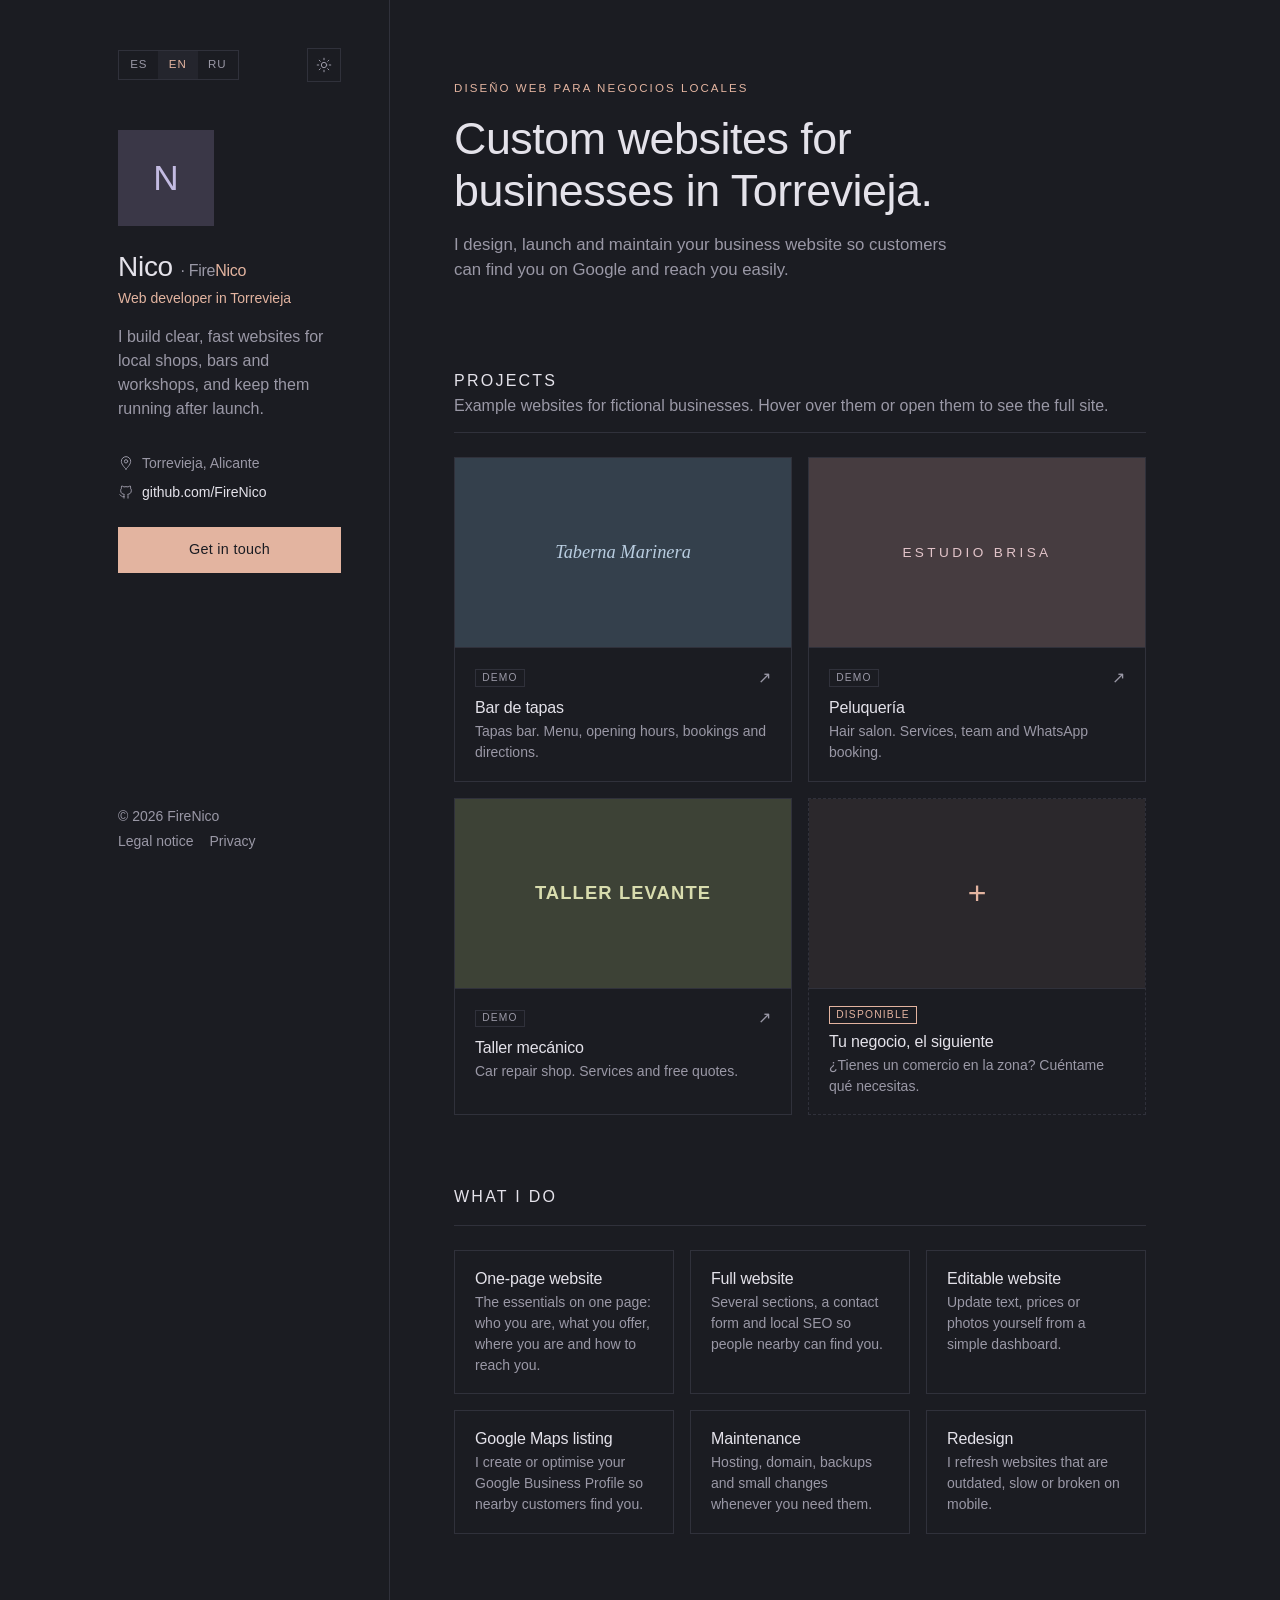
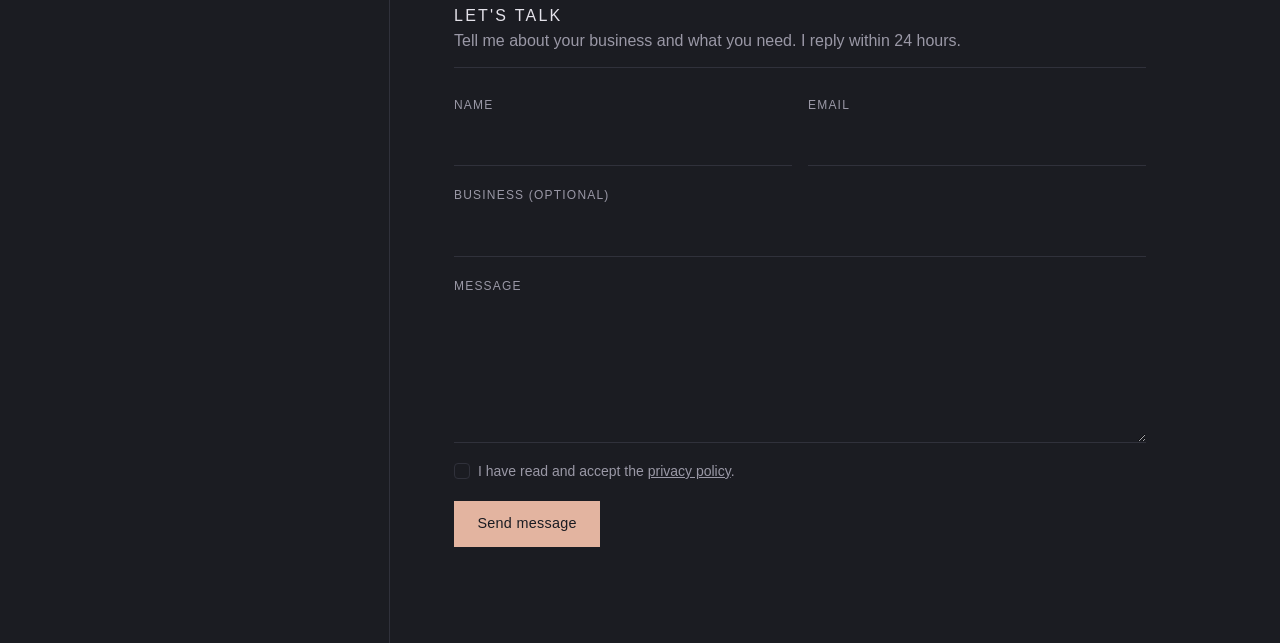
==== commit d69941f4: "Estilo minimalista: esquinas rectas y paleta pastel oscura - Bordes rectos en todo el portfolio (var" ====
--- a/index.html
+++ b/index.html
@@ -46,12 +46,12 @@
       <aside class="col-12 col-lg-auto sidebar border-bottom">
         <div class="sidebar-inner sticky-lg-top d-flex flex-column p-4 px-lg-5 py-lg-5">
           <div class="d-flex justify-content-between align-items-center mb-5">
-            <div class="lang btn-group border rounded-pill p-1" role="group" aria-label="Idioma" data-i18n-attr="aria-label:langLabel">
-              <button type="button" class="btn rounded-pill" data-lang="es" aria-pressed="true">ES</button>
-              <button type="button" class="btn rounded-pill" data-lang="en" aria-pressed="false">EN</button>
-              <button type="button" class="btn rounded-pill" data-lang="ru" aria-pressed="false">RU</button>
-            </div>
-            <button type="button" class="btn theme-toggle rounded-circle d-flex align-items-center justify-content-center" aria-label="Cambiar tema" data-i18n-attr="aria-label:themeLabel">
+            <div class="lang btn-group border p-1" role="group" aria-label="Idioma" data-i18n-attr="aria-label:langLabel">
+              <button type="button" class="btn" data-lang="es" aria-pressed="true">ES</button>
+              <button type="button" class="btn" data-lang="en" aria-pressed="false">EN</button>
+              <button type="button" class="btn" data-lang="ru" aria-pressed="false">RU</button>
+            </div>
+            <button type="button" class="btn theme-toggle d-flex align-items-center justify-content-center" aria-label="Cambiar tema" data-i18n-attr="aria-label:themeLabel">
               <svg class="icon icon-sun" viewBox="0 0 24 24" aria-hidden="true"><circle cx="12" cy="12" r="4"/><path d="M12 2v2M12 20v2M4.9 4.9l1.4 1.4M17.7 17.7l1.4 1.4M2 12h2M20 12h2M4.9 19.1l1.4-1.4M17.7 6.3l1.4-1.4"/></svg>
               <svg class="icon icon-moon" viewBox="0 0 24 24" aria-hidden="true"><path d="M21 12.8A9 9 0 1 1 11.2 3a7 7 0 0 0 9.8 9.8z"/></svg>
             </button>
@@ -60,9 +60,9 @@
           <!--
             TODO: tu foto. Guarda una imagen cuadrada (mín. 400x400) como img/foto.jpg
             y sustituye el <div class="avatar ..."> por:
-            <img class="avatar rounded-circle mb-4" src="img/foto.jpg" alt="Foto de Nico" width="120" height="120">
+            <img class="avatar mb-4" src="img/foto.jpg" alt="Foto de Nico" width="120" height="120">
           -->
-          <div class="avatar rounded-circle d-flex align-items-center justify-content-center text-white fw-semibold mb-4" role="img" aria-label="Nico">N</div>
+          <div class="avatar d-flex align-items-center justify-content-center text-white fw-semibold mb-4" role="img" aria-label="Nico">N</div>
 
           <h1 class="fs-3 mb-1">Nico <span class="fs-6 fw-medium text-body-secondary">· Fire<span class="text-accent">Nico</span></span></h1>
           <p class="text-accent small fw-medium mb-3" data-i18n="role">Desarrollador web · Torrevieja</p>
@@ -89,7 +89,7 @@
             </li>
           </ul>
 
-          <a href="#contacto" class="btn btn-fn rounded-pill w-100" data-i18n="ctaTalk">Hablemos de tu web</a>
+          <a href="#contacto" class="btn btn-fn w-100" data-i18n="ctaTalk">Hablemos de tu web</a>
 
           <footer class="mt-auto pt-5 small text-body-secondary d-flex flex-column gap-1">
             <p class="mb-0">© <span id="year">2026</span> FireNico</p>
@@ -120,7 +120,7 @@
               <a class="card card-project h-100 overflow-hidden text-decoration-none" href="demos/bar/">
                 <div class="ratio ratio-16x9 thumb thumb-bar" aria-hidden="true"><span class="d-flex align-items-center justify-content-center">Taberna Marinera</span></div>
                 <div class="card-body">
-                  <div class="d-flex justify-content-between align-items-center mb-2"><span class="badge rounded-pill text-uppercase tag" data-i18n="demo">Demo</span><span class="arrow text-body-secondary" aria-hidden="true">↗</span></div>
+                  <div class="d-flex justify-content-between align-items-center mb-2"><span class="badge text-uppercase tag" data-i18n="demo">Demo</span><span class="arrow text-body-secondary" aria-hidden="true">↗</span></div>
                   <h3 class="card-title fs-6 mb-1" data-i18n="barTitle">Bar de tapas</h3>
                   <p class="card-text small text-body-secondary" data-i18n="barDesc">Carta, horario, reservas y ubicación.</p>
                 </div>
@@ -131,7 +131,7 @@
               <a class="card card-project h-100 overflow-hidden text-decoration-none" href="demos/peluqueria/">
                 <div class="ratio ratio-16x9 thumb thumb-pelu" aria-hidden="true"><span class="d-flex align-items-center justify-content-center">Estudio Brisa</span></div>
                 <div class="card-body">
-                  <div class="d-flex justify-content-between align-items-center mb-2"><span class="badge rounded-pill text-uppercase tag" data-i18n="demo">Demo</span><span class="arrow text-body-secondary" aria-hidden="true">↗</span></div>
+                  <div class="d-flex justify-content-between align-items-center mb-2"><span class="badge text-uppercase tag" data-i18n="demo">Demo</span><span class="arrow text-body-secondary" aria-hidden="true">↗</span></div>
                   <h3 class="card-title fs-6 mb-1" data-i18n="peluTitle">Peluquería</h3>
                   <p class="card-text small text-body-secondary" data-i18n="peluDesc">Servicios, equipo y botón de cita directa.</p>
                 </div>
@@ -142,7 +142,7 @@
               <a class="card card-project h-100 overflow-hidden text-decoration-none" href="demos/taller/">
                 <div class="ratio ratio-16x9 thumb thumb-taller" aria-hidden="true"><span class="d-flex align-items-center justify-content-center">Taller Levante</span></div>
                 <div class="card-body">
-                  <div class="d-flex justify-content-between align-items-center mb-2"><span class="badge rounded-pill text-uppercase tag" data-i18n="demo">Demo</span><span class="arrow text-body-secondary" aria-hidden="true">↗</span></div>
+                  <div class="d-flex justify-content-between align-items-center mb-2"><span class="badge text-uppercase tag" data-i18n="demo">Demo</span><span class="arrow text-body-secondary" aria-hidden="true">↗</span></div>
                   <h3 class="card-title fs-6 mb-1" data-i18n="tallerTitle">Taller mecánico</h3>
                   <p class="card-text small text-body-secondary" data-i18n="tallerDesc">Servicios, confianza y solicitud de presupuesto.</p>
                 </div>
@@ -153,7 +153,7 @@
               <a class="card card-project card-next h-100 overflow-hidden text-decoration-none" href="#contacto">
                 <div class="ratio ratio-16x9 thumb thumb-next" aria-hidden="true"><span class="d-flex align-items-center justify-content-center">+</span></div>
                 <div class="card-body">
-                  <div class="d-flex justify-content-between align-items-center mb-2"><span class="badge rounded-pill text-uppercase tag tag-accent" data-i18n="nextTag">Disponible</span></div>
+                  <div class="d-flex justify-content-between align-items-center mb-2"><span class="badge text-uppercase tag tag-accent" data-i18n="nextTag">Disponible</span></div>
                   <h3 class="card-title fs-6 mb-1" data-i18n="nextTitle">Tu negocio, el siguiente</h3>
                   <p class="card-text small text-body-secondary" data-i18n="nextDesc">¿Tienes un comercio en la zona? Cuéntame qué necesitas.</p>
                 </div>
@@ -211,7 +211,7 @@
               </div>
             </div>
             <div class="col-12">
-              <button type="submit" class="btn btn-fn rounded-pill" data-i18n="fSend">Enviar mensaje</button>
+              <button type="submit" class="btn btn-fn" data-i18n="fSend">Enviar mensaje</button>
               <p class="form-status small mt-3 mb-0" role="status" aria-live="polite"></p>
             </div>
           </form>
